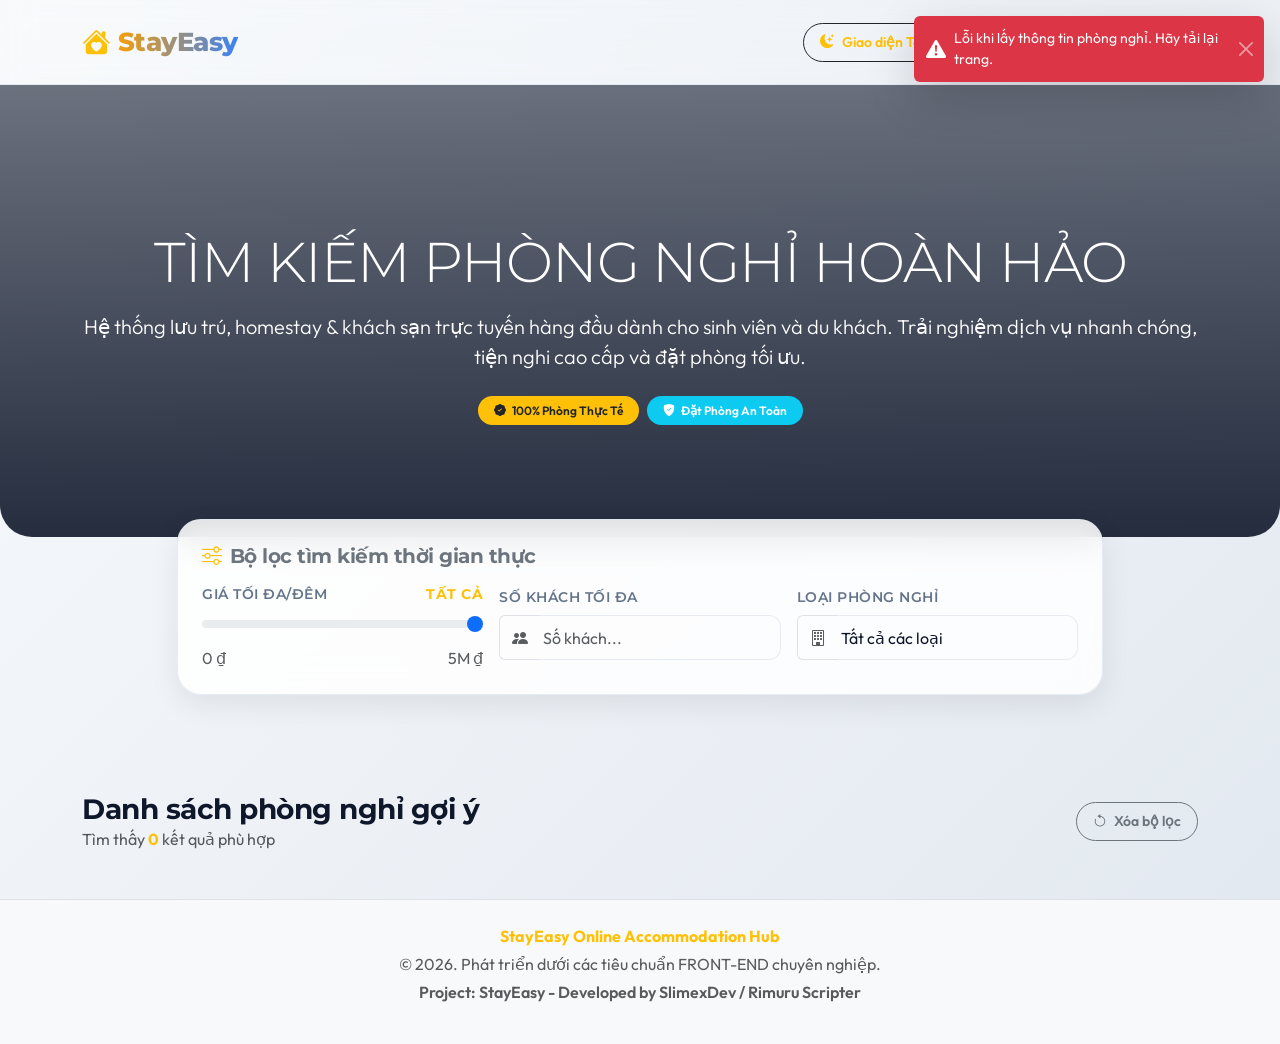
==== index.html @ f2fe0a60 "QuizMaster" ====
<!-- Project: StayEasy - Developed by SlimexDev / Rimuru Scripter -->
<!DOCTYPE html>
<html lang="vi" data-bs-theme="light">
<head>
    <meta charset="UTF-8">
    <meta name="viewport" content="width=device-width, initial-scale=1.0">
    <title>StayEasy - Hệ thống đặt phòng khách sạn & homestay trực tuyến</title>
    
    <!-- Bootstrap 5 CSS via CDN -->
    <link href="https://cdn.jsdelivr.net/npm/bootstrap@5.3.3/dist/css/bootstrap.min.css" rel="stylesheet" integrity="sha384-QWTKZyjpPEjISv5WaRU9OFeRpok6YctnYmDr5pNlyT2bRjXh0JMhjY6hW+ALEwIH" crossorigin="anonymous">
    
    <!-- Bootstrap Icons via CDN -->
    <link rel="stylesheet" href="https://cdn.jsdelivr.net/npm/bootstrap-icons@1.11.3/font/bootstrap-icons.min.css">
    
    <!-- Custom Modern Premium Styling -->
    <link rel="stylesheet" href="css/style.css">
</head>
<body>

    <!-- GLOBAL LOADING SPINNER OVERLAY -->
    <div id="globalSpinner" class="d-none align-items-center justify-content-center">
        <div class="text-center">
            <div class="spinner-glow mb-3">
                <span class="spinner-logo">SE</span>
            </div>
            <h5 class="text-white font-secondary fw-semibold">Đang xử lý dữ liệu...</h5>
        </div>
    </div>

    <!-- HEADER / NAVIGATION BAR -->
    <nav class="navbar navbar-expand-lg navbar-custom sticky-top py-3">
        <div class="container">
            <!-- Premium Brand Logo on the Left -->
            <a class="navbar-brand d-flex align-items-center gap-2" href="index.html">
                <i class="bi bi-house-heart-fill text-warning fs-3"></i>
                <span class="navbar-brand-text">StayEasy</span>
            </a>
            
            <!-- Mobile Toggler -->
            <button class="navbar-toggler" type="button" data-bs-toggle="collapse" data-bs-target="#navbarContent" aria-controls="navbarContent" aria-expanded="false" aria-label="Toggle navigation">
                <span class="navbar-toggler-icon"></span>
            </button>
            
            <div class="collapse navbar-collapse" id="navbarContent">
                <!-- Spacer to push items to the right -->
                <div class="me-auto"></div>
                
                <!-- Right aligned action items -->
                <div class="d-flex align-items-center flex-wrap gap-3">
                    <!-- DARK MODE TOGGLER -->
                    <button id="darkModeToggle" class="btn btn-outline-warning btn-sm rounded-pill px-3 py-2 d-flex align-items-center gap-2 fw-semibold text-warning">
                        <i class="bi bi-sun-fill text-warning"></i> Giao diện Sáng
                    </button>
                    
                    <!-- USER SESSION CONTROLLER -->
                    <div id="authButtons" class="d-flex gap-2">
                        <button class="btn btn-outline-primary border-2 rounded-pill btn-sm px-3 py-2 fw-semibold" data-bs-toggle="modal" data-bs-target="#loginModal">
                            <i class="bi bi-box-arrow-in-right me-1"></i> Đăng nhập
                        </button>
                        <button class="btn btn-warning rounded-pill btn-sm px-3 py-2 fw-semibold text-dark" data-bs-toggle="modal" data-bs-target="#registerModal">
                            <i class="bi bi-person-plus-fill me-1"></i> Đăng ký
                        </button>
                    </div>
                    
                    <div id="userWelcome" class="d-none align-items-center gap-3">
                        <span class="fw-bold text-white d-flex align-items-center gap-1 fs-6">
                            <i class="bi bi-person-circle text-warning fs-5"></i>
                            Chào, <span id="sessionFullName" class="text-warning fw-bold">Khách</span>
                        </span>
                        <a id="adminBtn" href="admin.html" class="nav-link text-white fw-bold d-flex align-items-center gap-1 px-2 opacity-85 fs-7">
                            <i class="bi bi-speedometer2 text-white"></i> Quản trị
                        </a>
                        <button id="logoutBtn" class="btn btn-outline-danger rounded-pill btn-sm px-3 py-2 fw-bold text-danger border-danger">
                            <i class="bi bi-box-arrow-left me-1"></i> Đăng xuất
                        </button>
                    </div>
                </div>
            </div>
        </div>
    </nav>

    <!-- HERO WELCOME SECTION -->
    <header class="hero-section" style="background-image: url('https://images.unsplash.com/photo-1566073771259-6a8506099945?q=80&w=1600&auto=format&fit=crop');">
        <div class="hero-overlay"></div>
        <div class="container hero-content text-center py-5">
            <h1 class="display-4 fw-extrabold mb-3 text-uppercase tracking-tight" style="letter-spacing: -1px;">Tìm Kiếm Phòng Nghỉ Hoàn Hảo</h1>
            <p class="lead fw-light text-light-50 opacity-90 max-w-2xl mx-auto mb-4">
                Hệ thống lưu trú, homestay & khách sạn trực tuyến hàng đầu dành cho sinh viên và du khách. Trải nghiệm dịch vụ nhanh chóng, tiện nghi cao cấp và đặt phòng tối ưu.
            </p>
            <div class="d-flex justify-content-center gap-2">
                <span class="badge bg-warning text-dark px-3 py-2 rounded-pill fw-semibold"><i class="bi bi-patch-check-fill me-1"></i> 100% Phòng Thực Tế</span>
                <span class="badge bg-info text-white px-3 py-2 rounded-pill fw-semibold"><i class="bi bi-shield-fill-check me-1"></i> Đặt Phòng An Toàn</span>
            </div>
        </div>
    </header>

    <!-- SEARCH & LIVE FILTER BAR -->
    <main class="container">
        <div class="row justify-content-center">
            <div class="col-12 col-lg-10">
                <div class="search-filter-card">
                    <h5 class="fw-bold mb-3 text-secondary d-flex align-items-center gap-2">
                        <i class="bi bi-sliders text-warning"></i> Bộ lọc tìm kiếm thời gian thực
                    </h5>
                    <div class="row g-3">
                        <!-- Filter Price -->
                        <div class="col-md-4">
                            <label for="filterPrice" class="filter-label d-flex justify-content-between">
                                <span>Giá tối đa/đêm</span>
                                <span id="priceVal" class="text-warning fw-bold">Tất cả</span>
                            </label>
                            <input type="range" class="form-range" id="filterPrice" min="0" max="5000000" step="100000" value="5000000">
                            <div class="d-flex justify-content-between text-muted fs-7 mt-1">
                                <span>0 ₫</span>
                                <span>5M ₫</span>
                            </div>
                        </div>
                        
                        <!-- Filter Guests -->
                        <div class="col-md-4">
                            <label for="filterGuests" class="filter-label">Số khách tối đa</label>
                            <div class="input-group">
                                <span class="input-group-text bg-transparent border-end-0 text-muted"><i class="bi bi-people-fill"></i></span>
                                <input type="number" id="filterGuests" class="form-control form-control-custom border-start-0 ps-1" min="1" placeholder="Số khách...">
                            </div>
                        </div>
                        
                        <!-- Filter Type -->
                        <div class="col-md-4">
                            <label for="filterType" class="filter-label">Loại phòng nghỉ</label>
                            <div class="input-group">
                                <span class="input-group-text bg-transparent border-end-0 text-muted"><i class="bi bi-building"></i></span>
                                <select id="filterType" class="form-select form-select-custom border-start-0 ps-1">
                                    <option value="">Tất cả các loại</option>
                                    <option value="Phòng đơn">Phòng đơn</option>
                                    <option value="Phòng đôi">Phòng đôi</option>
                                    <option value="Căn hộ">Căn hộ</option>
                                </select>
                            </div>
                        </div>
                    </div>
                </div>
            </div>
        </div>

        <!-- ROOMS GRID DISPLAY -->
        <section class="my-5">
            <div class="d-flex justify-content-between align-items-center mb-4 flex-wrap gap-2">
                <div>
                    <h3 class="fw-bold mb-0">Danh sách phòng nghỉ gợi ý</h3>
                    <p class="text-muted mb-0">Tìm thấy <span id="roomsCounter" class="text-warning fw-bold">0</span> kết quả phù hợp</p>
                </div>
                <button id="resetFiltersBtn" class="btn btn-outline-secondary rounded-pill btn-sm py-2 px-3 fw-semibold">
                    <i class="bi bi-arrow-counterclockwise me-1"></i> Xóa bộ lọc
                </button>
            </div>
            
            <div id="roomsGrid" class="row row-cols-1 row-cols-md-2 row-cols-lg-3 g-4">
                <!-- Dynamic Room Cards will be injected here -->
            </div>
            
            <!-- Empty state illustration -->
            <div id="emptyRoomsState" class="text-center py-5 d-none">
                <i class="bi bi-search-heart text-muted display-1"></i>
                <h4 class="mt-3 fw-bold text-muted">Không tìm thấy phòng phù hợp!</h4>
                <p class="text-muted">Bạn vui lòng điều chỉnh lại tiêu chí hoặc thanh lọc giá tiền.</p>
            </div>
        </section>
    </main>

    <!-- FOOTER -->
    <footer class="py-4 border-top mt-5 bg-body-tertiary">
        <div class="container text-center">
            <p class="mb-1 fw-bold text-warning font-secondary">StayEasy Online Accommodation Hub</p>
            <p class="text-muted mb-0 fs-7">© 2026. Phát triển dưới các tiêu chuẩn FRONT-END chuyên nghiệp.</p>
            <p class="text-muted mt-1 fs-7 fw-semibold">Project: StayEasy - Developed by SlimexDev / Rimuru Scripter</p>
        </div>
    </footer>

    <!-- MODAL 1: REGISTER -->
    <div class="modal fade" id="registerModal" tabindex="-1" aria-labelledby="registerModalLabel" aria-hidden="true">
        <div class="modal-dialog modal-dialog-centered">
            <div class="modal-content modal-content-custom">
                <div class="modal-header modal-header-custom">
                    <h5 class="modal-title fw-bold" id="registerModalLabel">
                        <i class="bi bi-person-plus-fill text-warning me-2"></i>Đăng Ký Tài Khoản
                    </h5>
                    <button type="button" class="btn-close" data-bs-dismiss="modal" aria-label="Close"></button>
                </div>
                <form id="registerForm">
                    <div class="modal-body p-4">
                        <div class="mb-3">
                            <label for="regFullName" class="form-label fw-semibold">Họ và Tên</label>
                            <input type="text" class="form-control form-control-custom" id="regFullName" required placeholder="Nhập đầy đủ họ và tên">
                        </div>
                        <div class="mb-3">
                            <label for="regUsername" class="form-label fw-semibold">Tên Đăng Nhập</label>
                            <input type="text" class="form-control form-control-custom" id="regUsername" required placeholder="Nhập tên đăng nhập viết liền">
                        </div>
                        <div class="mb-3">
                            <label for="regPassword" class="form-label fw-semibold">Mật Khẩu</label>
                            <input type="password" class="form-control form-control-custom" id="regPassword" required placeholder="Nhập mật khẩu bảo mật">
                        </div>

                    </div>
                    <div class="modal-footer modal-footer-custom">
                        <button type="button" class="btn btn-outline-secondary rounded-pill px-4" data-bs-dismiss="modal">Hủy bỏ</button>
                        <button type="submit" class="btn btn-primary-custom px-4">Đăng Ký</button>
                    </div>
                </form>
            </div>
        </div>
    </div>

    <!-- MODAL 2: LOGIN -->
    <div class="modal fade" id="loginModal" tabindex="-1" aria-labelledby="loginModalLabel" aria-hidden="true">
        <div class="modal-dialog modal-dialog-centered">
            <div class="modal-content modal-content-custom">
                <div class="modal-header modal-header-custom">
                    <h5 class="modal-title fw-bold" id="loginModalLabel">
                        <i class="bi bi-box-arrow-in-right text-warning me-2"></i>Đăng Nhập Hệ Thống
                    </h5>
                    <button type="button" class="btn-close" data-bs-dismiss="modal" aria-label="Close"></button>
                </div>
                <form id="loginForm">
                    <div class="modal-body p-4">
                        <div class="mb-3">
                            <label for="loginUsername" class="form-label fw-semibold">Tên Đăng Nhập</label>
                            <input type="text" class="form-control form-control-custom" id="loginUsername" required placeholder="Nhập tên đăng nhập">
                        </div>
                        <div class="mb-3">
                            <label for="loginPassword" class="form-label fw-semibold">Mật Khẩu</label>
                            <input type="password" class="form-control form-control-custom" id="loginPassword" required placeholder="Nhập mật khẩu">
                        </div>
                    </div>
                    <div class="modal-footer modal-footer-custom">
                        <button type="button" class="btn btn-outline-secondary rounded-pill px-4" data-bs-dismiss="modal">Đóng</button>
                        <button type="submit" class="btn btn-primary-custom px-4">Xác Nhận</button>
                    </div>
                </form>
            </div>
        </div>
    </div>

    <!-- MODAL 3: ROOM DETAIL & RESERVATION -->
    <div class="modal fade" id="bookingModal" tabindex="-1" aria-labelledby="bookingModalLabel" aria-hidden="true">
        <div class="modal-dialog modal-lg modal-dialog-centered">
            <div class="modal-content modal-content-custom">
                <div class="modal-header modal-header-custom">
                    <h5 class="modal-title fw-bold" id="bookingModalLabel">Chi Tiết & Đăng Ký Phòng</h5>
                    <button type="button" class="btn-close" data-bs-dismiss="modal" aria-label="Close"></button>
                </div>
                <div class="modal-body p-4">
                    <div class="row g-4">
                        <!-- Left Side: Room visual details -->
                        <div class="col-lg-6">
                            <img id="bookRoomImg" src="" alt="Hình ảnh phòng" class="img-fluid rounded-4 shadow mb-3 w-100" style="height: 250px; object-fit: cover;">
                            <h4 id="bookRoomName" class="fw-bold mb-1">Tên phòng nghỉ</h4>
                            <div class="d-flex gap-2 my-2">
                                <span id="bookRoomType" class="badge bg-secondary">Căn hộ</span>
                                <span id="bookRoomCapacity" class="badge bg-dark">Tối đa: 2 khách</span>
                            </div>
                            <p id="bookRoomDesc" class="text-muted fs-7">Mô tả phòng chi tiết</p>
                            <div class="p-3 bg-body-tertiary rounded-3 border">
                                <span class="text-muted d-block fs-7">Giá niêm yết/đêm</span>
                                <h4 class="text-warning fw-bold mb-0" id="bookRoomPrice">0 ₫</h4>
                            </div>
                        </div>
                        
                        <!-- Right Side: Booking Calculation Form -->
                        <div class="col-lg-6">
                            <div class="p-3 border rounded-4 bg-body-tertiary height-100">
                                <h5 class="fw-bold text-accent mb-3"><i class="bi bi-calendar-check me-2 text-warning"></i>Form Đặt Phòng</h5>
                                
                                <form id="bookingSubmitForm">
                                    <input type="hidden" id="bookRoomId">
                                    
                                    <div class="mb-3">
                                        <label for="bookCheckIn" class="form-label fw-semibold">Ngày nhận phòng</label>
                                        <input type="date" class="form-control form-control-custom" id="bookCheckIn" required>
                                    </div>
                                    <div class="mb-3">
                                        <label for="bookCheckOut" class="form-label fw-semibold">Ngày trả phòng</label>
                                        <input type="date" class="form-control form-control-custom" id="bookCheckOut" required>
                                    </div>
                                    
                                    <!-- Payment Method Select -->
                                    <div class="mb-3">
                                        <label for="bookPaymentMethod" class="form-label fw-semibold">Phương thức thanh toán</label>
                                        <select class="form-select form-select-custom" id="bookPaymentMethod" required>
                                            <option value="Tiền mặt">Tiền mặt khi nhận phòng</option>
                                            <option value="Chuyển khoản">Chuyển khoản VietQR (Napas 24/7)</option>
                                        </select>
                                    </div>

                                    <!-- Dynamic price calculations -->
                                    <div class="p-3 bg-warning-subtle text-dark border border-warning rounded-3 mb-3 d-none" id="calcSummary">
                                        <div class="d-flex justify-content-between fs-7 mb-1">
                                            <span>Số đêm lưu trú:</span>
                                            <span class="fw-bold" id="calcNights">0 đêm</span>
                                        </div>
                                        <div class="d-flex justify-content-between fs-7 mb-2">
                                            <span>Đơn giá/đêm:</span>
                                            <span id="calcUnitPrice">0 ₫</span>
                                        </div>
                                        <hr class="my-2 border-dark-subtle">
                                        <div class="d-flex justify-content-between align-items-center">
                                            <span class="fw-bold">Tổng số tiền dự kiến:</span>
                                            <h4 class="fw-bold text-danger mb-0" id="calcTotalPrice">0 ₫</h4>
                                        </div>
                                    </div>

                                    <!-- Bank Transfer details drawer (glowing border / premium VietQR card display) -->
                                    <div class="p-3 border border-info rounded-3 bg-info-subtle text-dark mb-3 d-none" id="qrPaymentContainer">
                                        <h6 class="fw-bold text-info-emphasis mb-2 d-flex align-items-center gap-1">
                                            <i class="bi bi-qr-code-scan text-info"></i> Quét mã VietQR chuyển khoản nhanh
                                        </h6>
                                        
                                        <!-- VietQR dynamically generated image -->
                                        <div class="text-center bg-white p-2 rounded-3 shadow-sm border border-info-subtle mb-3 position-relative overflow-hidden" style="animation: pulse-glow 2s infinite ease-in-out;">
                                            <img id="vietQrImg" src="" alt="Mã VietQR" class="img-fluid rounded-2" style="max-height: 380px; object-fit: contain;">
                                        </div>
                                        
                                        <div class="fs-8 text-secondary">
                                            <div class="mb-1 d-flex justify-content-between">
                                                <span>Ngân hàng:</span>
                                                <strong class="text-dark">VietinBank (ICB)</strong>
                                            </div>
                                            <div class="mb-1 d-flex justify-content-between">
                                                <span>Chủ tài khoản:</span>
                                                <strong class="text-dark">NGUYEN LUONG DONG</strong>
                                            </div>
                                            <div class="mb-1 d-flex justify-content-between">
                                                <span>Số tài khoản:</span>
                                                <strong class="text-dark">102886150648</strong>
                                            </div>
                                            <div class="mb-1 d-flex justify-content-between">
                                                <span>Nội dung chuyển khoản:</span>
                                                <strong class="text-danger fw-bold fs-7" id="qrAddInfo">StayEasy 123456</strong>
                                            </div>
                                        </div>
                                        <div class="alert alert-warning py-2 px-3 mt-2 mb-0 fs-8 border-warning-subtle text-warning-emphasis">
                                            <i class="bi bi-exclamation-triangle-fill me-1"></i> Vui lòng quét đúng mã QR trên để hệ thống ghi nhận chính xác mã đơn hàng và số tiền của bạn.
                                        </div>
                                    </div>
                                    
                                    <button type="submit" class="btn btn-primary-custom w-100 py-3 rounded-3 mt-2" id="submitBookingBtn" disabled>
                                        <i class="bi bi-send-fill me-1"></i> Gửi Yêu Cầu Đặt Phòng
                                    </button>
                                </form>
                            </div>
                        </div>
                    </div>
                </div>
            </div>
        </div>
    </div>

    <!-- Bootstrap 5 JS Bundle via CDN -->
    <script src="https://cdn.jsdelivr.net/npm/bootstrap@5.3.3/dist/js/bootstrap.bundle.min.js" integrity="sha384-YvpcrYf0tY3lHB60NNkmXc5s9fDVZLESaAA55NDzOxhy9GkcIdslK1eN7N6jIeHz" crossorigin="crossorigin"></script>
    
    <!-- Main Client JavaScript Logic -->
    <script type="module" src="js/main.js"></script>
</body>
</html>
---- css/style.css ----
/* Project: StayEasy - Developed by SlimexDev / Rimuru Scripter */

/* Import Google Fonts */
@import url('https://fonts.googleapis.com/css2?family=Montserrat:wght@400;500;600;700&family=Outfit:wght@300;400;500;600;700;800&display=swap');

:root {
    --font-primary: 'Outfit', sans-serif;
    --font-secondary: 'Montserrat', sans-serif;
    
    /* Core Light Theme Palette - Sleek and Rich */
    --se-primary: #f59e0b; /* Amber gold */
    --se-primary-hover: #d97706;
    --se-secondary: #0f172a; /* Deep slate */
    --se-accent: #3b82f6; /* Modern Blue */
    --se-bg-grad: linear-gradient(135deg, #f8fafc 0%, #e2e8f0 100%);
    --se-card-bg: rgba(255, 255, 255, 0.85);
    --se-card-border: rgba(226, 232, 240, 0.8);
    --se-text-main: #0f172a;
    --se-text-muted: #64748b;
    --se-glass-blur: blur(16px);
    --se-glow: 0 10px 30px -10px rgba(245, 158, 11, 0.3);
}

/* Custom dark mode adjustments in combination with Bootstrap 5 */
[data-bs-theme="dark"] {
    --se-secondary: #f8fafc;
    --se-bg-grad: linear-gradient(135deg, #0f172a 0%, #020617 100%);
    --se-card-bg: rgba(15, 23, 42, 0.7);
    --se-card-border: rgba(51, 65, 85, 0.5);
    --se-text-main: #f8fafc;
    --se-text-muted: #94a3b8;
    --se-glow: 0 10px 35px -10px rgba(245, 158, 11, 0.15);
}

body {
    font-family: var(--font-primary);
    background: var(--se-bg-grad);
    color: var(--se-text-main);
    min-height: 100vh;
    transition: background 0.4s ease, color 0.4s ease;
}

h1, h2, h3, h4, h5, h6, .navbar-brand {
    font-family: var(--font-secondary);
    font-weight: 700;
    letter-spacing: -0.5px;
}

/* --- COPYRIGHT BAR IN HEADER --- */
.copyright-pill {
    background: linear-gradient(90deg, rgba(245, 158, 11, 0.15) 0%, rgba(59, 130, 246, 0.15) 100%);
    border: 1px solid rgba(245, 158, 11, 0.3);
    color: var(--se-primary);
    font-weight: 600;
    font-size: 0.8rem;
    padding: 0.35rem 0.85rem;
    border-radius: 50px;
    letter-spacing: 0.5px;
    text-transform: uppercase;
}

/* --- PREMIUM NAVBAR --- */
.navbar-custom {
    background: rgba(255, 255, 255, 0.05) !important;
    backdrop-filter: var(--se-glass-blur);
    -webkit-backdrop-filter: var(--se-glass-blur);
    border-bottom: 1px solid var(--se-card-border);
    transition: all 0.3s ease;
}

.navbar-brand-text {
    background: linear-gradient(to right, #f59e0b, #3b82f6);
    -webkit-background-clip: text;
    -webkit-text-fill-color: transparent;
    font-weight: 800;
    font-size: 1.6rem;
}

/* --- HERO SECTION --- */
.hero-section {
    position: relative;
    padding: 6rem 0 4rem 0;
    background-size: cover;
    background-position: center;
    border-radius: 0 0 2rem 2rem;
    margin-bottom: 2rem;
    overflow: hidden;
}

.hero-overlay {
    position: absolute;
    top: 0;
    left: 0;
    width: 100%;
    height: 100%;
    background: linear-gradient(180deg, rgba(15, 23, 42, 0.6) 0%, rgba(15, 23, 42, 0.9) 100%);
    z-index: 1;
}

.hero-content {
    position: relative;
    z-index: 2;
    color: #ffffff;
}

/* --- SEARCH & FILTER BAR --- */
.search-filter-card {
    background: var(--se-card-bg);
    backdrop-filter: var(--se-glass-blur);
    -webkit-backdrop-filter: var(--se-glass-blur);
    border: 1px solid var(--se-card-border);
    border-radius: 1.5rem;
    box-shadow: 0 10px 30px rgba(0, 0, 0, 0.08);
    transform: translateY(-50px);
    z-index: 10;
    position: relative;
    padding: 1.5rem;
    transition: all 0.3s ease;
}

.search-filter-card:hover {
    box-shadow: 0 15px 40px rgba(0, 0, 0, 0.12);
}

.filter-label {
    font-family: var(--font-secondary);
    font-size: 0.85rem;
    font-weight: 600;
    text-transform: uppercase;
    letter-spacing: 0.5px;
    color: var(--se-text-muted);
    margin-bottom: 0.5rem;
}

/* --- PREMIUM CARD DESIGNS --- */
.room-card {
    background: var(--se-card-bg);
    backdrop-filter: var(--se-glass-blur);
    -webkit-backdrop-filter: var(--se-glass-blur);
    border: 1px solid var(--se-card-border);
    border-radius: 1.25rem;
    overflow: hidden;
    height: 100%;
    display: flex;
    flex-direction: column;
    box-shadow: 0 4px 20px rgba(0, 0, 0, 0.04);
    transition: transform 0.4s cubic-bezier(0.165, 0.84, 0.44, 1), box-shadow 0.4s ease;
}

.room-card:hover {
    transform: translateY(-8px);
    box-shadow: var(--se-glow);
    border-color: rgba(245, 158, 11, 0.4);
}

.room-img-container {
    position: relative;
    overflow: hidden;
    height: 220px;
}

.room-img {
    width: 100%;
    height: 100%;
    object-fit: cover;
    transition: transform 0.6s ease;
}

.room-card:hover .room-img {
    transform: scale(1.1);
}

.room-type-badge {
    position: absolute;
    top: 1rem;
    left: 1rem;
    background: rgba(15, 23, 42, 0.75);
    backdrop-filter: blur(4px);
    color: #ffffff;
    padding: 0.4rem 0.8rem;
    border-radius: 50px;
    font-size: 0.75rem;
    font-weight: 600;
    border: 1px solid rgba(255, 255, 255, 0.25);
    text-transform: uppercase;
}

.room-price-badge {
    position: absolute;
    bottom: 1rem;
    right: 1rem;
    background: var(--se-primary);
    color: #0f172a;
    padding: 0.4rem 0.9rem;
    border-radius: 50px;
    font-size: 0.9rem;
    font-weight: 700;
    box-shadow: 0 4px 10px rgba(245, 158, 11, 0.4);
}

.room-card-body {
    padding: 1.5rem;
    display: flex;
    flex-direction: column;
    flex-grow: 1;
}

.room-title {
    font-size: 1.2rem;
    font-weight: 700;
    margin-bottom: 0.5rem;
    transition: color 0.2s ease;
}

.room-card:hover .room-title {
    color: var(--se-primary);
}

.room-desc {
    font-size: 0.9rem;
    color: var(--se-text-muted);
    line-height: 1.5;
    flex-grow: 1;
}

.room-amenities {
    border-top: 1px solid var(--se-card-border);
    border-bottom: 1px solid var(--se-card-border);
    padding: 0.75rem 0;
    margin: 1rem 0;
    font-size: 0.85rem;
    color: var(--se-text-muted);
}

/* --- BUTTON CUSTOM STYLES --- */
.btn-primary-custom {
    background: var(--se-primary);
    border: none;
    color: #0f172a;
    font-weight: 600;
    border-radius: 0.75rem;
    padding: 0.6rem 1.5rem;
    box-shadow: 0 4px 12px rgba(245, 158, 11, 0.3);
    transition: all 0.3s ease;
}

.btn-primary-custom:hover {
    background: var(--se-primary-hover);
    color: #0f172a;
    transform: translateY(-2px);
    box-shadow: 0 6px 16px rgba(245, 158, 11, 0.45);
}

.btn-primary-custom:active {
    transform: translateY(0);
}

.btn-primary-custom:disabled {
    background: var(--se-text-muted) !important;
    opacity: 0.6;
    color: #ffffff;
    box-shadow: none;
    transform: none;
}

/* --- GLASS LAYOUT MODAL --- */
.modal-content-custom {
    background: var(--se-card-bg);
    backdrop-filter: var(--se-glass-blur);
    -webkit-backdrop-filter: var(--se-glass-blur);
    border: 1px solid var(--se-card-border) !important;
    border-radius: 1.5rem !important;
    box-shadow: 0 20px 50px rgba(0, 0, 0, 0.3) !important;
}

.modal-header-custom {
    border-bottom: 1px solid var(--se-card-border);
    padding: 1.5rem 1.5rem 1rem 1.5rem;
}

.modal-footer-custom {
    border-top: 1px solid var(--se-card-border);
    padding: 1rem 1.5rem 1.5rem 1.5rem;
}

.form-control-custom, .form-select-custom {
    background: rgba(255, 255, 255, 0.05);
    border: 1px solid var(--se-card-border);
    border-radius: 0.75rem;
    padding: 0.6rem 1rem;
    color: var(--se-text-main);
    transition: all 0.2s ease;
}

.form-control-custom:focus, .form-select-custom:focus {
    background: rgba(255, 255, 255, 0.1);
    border-color: var(--se-primary);
    box-shadow: 0 0 0 0.25rem rgba(245, 158, 11, 0.25);
    color: var(--se-text-main);
}

/* --- DYNAMIC LOADING OVERLAY --- */
#globalSpinner {
    background: rgba(15, 23, 42, 0.6);
    backdrop-filter: blur(10px);
    -webkit-backdrop-filter: blur(10px);
    z-index: 10000; /* Ensure spinner sits above everything, including bootstrap modals */
    position: fixed;
    top: 0;
    left: 0;
    width: 100%;
    height: 100%;
    transition: all 0.3s ease;
}

.spinner-glow {
    position: relative;
    width: 80px;
    height: 80px;
}

.spinner-glow::before {
    content: '';
    position: absolute;
    top: 0;
    left: 0;
    right: 0;
    bottom: 0;
    border-radius: 50%;
    border: 4px solid transparent;
    border-top-color: var(--se-primary);
    border-bottom-color: var(--se-accent);
    animation: spin 1.2s cubic-bezier(0.68, -0.55, 0.265, 1.55) infinite;
}

.spinner-logo {
    position: absolute;
    top: 50%;
    left: 50%;
    transform: translate(-50%, -50%);
    font-size: 1.2rem;
    font-weight: 800;
    color: #ffffff;
    text-shadow: 0 0 10px rgba(245, 158, 11, 0.8);
}

@keyframes spin {
    to {
        transform: rotate(360deg);
    }
}

/* --- ADMIN VIEWS CUSTOM TABS --- */
.nav-pills-custom {
    background: rgba(255, 255, 255, 0.05);
    padding: 0.4rem;
    border-radius: 50px;
    border: 1px solid var(--se-card-border);
    display: inline-flex;
}

.nav-pills-custom .nav-link {
    border-radius: 50px;
    padding: 0.6rem 1.5rem;
    color: var(--se-text-main);
    font-weight: 600;
    transition: all 0.3s ease;
}

.nav-pills-custom .nav-link.active {
    background: var(--se-primary);
    color: #0f172a;
    box-shadow: 0 4px 12px rgba(245, 158, 11, 0.25);
}

/* Custom modern table styling */
.admin-table {
    border-collapse: separate;
    border-spacing: 0 8px;
    width: 100%;
}

.admin-table tr {
    background: var(--se-card-bg);
    border-radius: 0.75rem;
    box-shadow: 0 2px 10px rgba(0, 0, 0, 0.02);
    transition: transform 0.2s ease, box-shadow 0.2s ease;
}

.admin-table tr:hover {
    transform: scale(1.005);
    box-shadow: 0 4px 15px rgba(0, 0, 0, 0.05);
}

.admin-table th {
    font-family: var(--font-secondary);
    font-weight: 600;
    font-size: 0.85rem;
    text-transform: uppercase;
    letter-spacing: 0.5px;
    color: var(--se-text-muted);
    border: none;
    padding: 1rem;
}

.admin-table td {
    padding: 1.25rem 1rem;
    vertical-align: middle;
    border-top: 1px solid var(--se-card-border);
    border-bottom: 1px solid var(--se-card-border);
}

.admin-table td:first-child {
    border-left: 1px solid var(--se-card-border);
    border-top-left-radius: 0.75rem;
    border-bottom-left-radius: 0.75rem;
}

.admin-table td:last-child {
    border-right: 1px solid var(--se-card-border);
    border-top-right-radius: 0.75rem;
    border-bottom-right-radius: 0.75rem;
}

/* Custom Scrollbar */
::-webkit-scrollbar {
    width: 8px;
}
::-webkit-scrollbar-track {
    background: transparent;
}
::-webkit-scrollbar-thumb {
    background: rgba(245, 158, 11, 0.2);
    border-radius: 10px;
}
::-webkit-scrollbar-thumb:hover {
    background: rgba(245, 158, 11, 0.4);
}

/* Pulsing glow animation for QR code frame */
@keyframes pulse-glow {
    0% {
        box-shadow: 0 0 5px rgba(59, 130, 246, 0.2);
        border-color: rgba(59, 130, 246, 0.3) !important;
    }
    50% {
        box-shadow: 0 0 15px rgba(59, 130, 246, 0.5);
        border-color: rgba(59, 130, 246, 0.7) !important;
    }
    100% {
        box-shadow: 0 0 5px rgba(59, 130, 246, 0.2);
        border-color: rgba(59, 130, 246, 0.3) !important;
    }
}
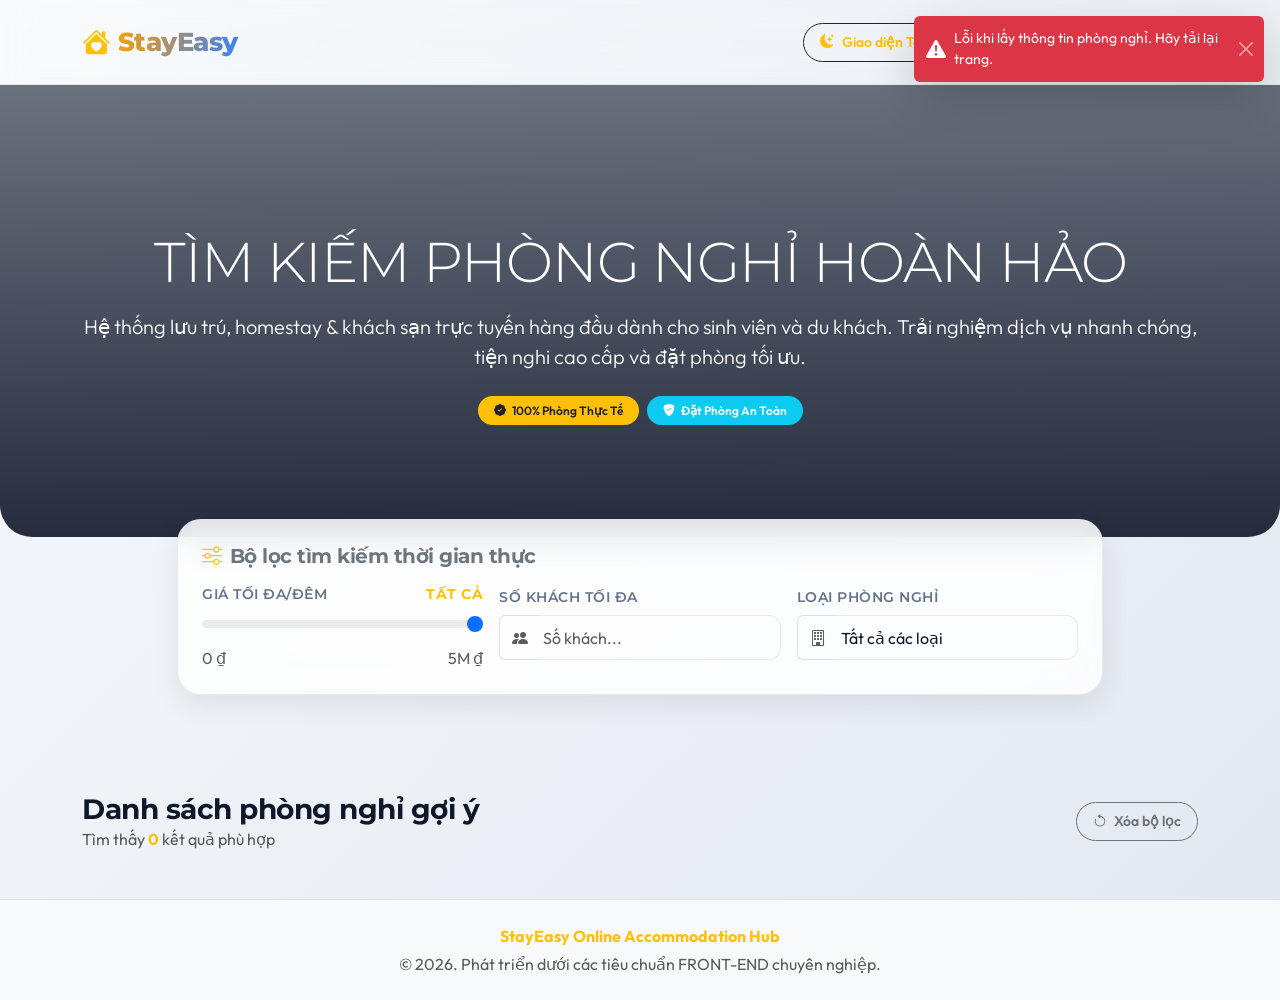
==== commit 52c857be: "dadd" ====
--- a/index.html
+++ b/index.html
@@ -173,7 +173,6 @@
         <div class="container text-center">
             <p class="mb-1 fw-bold text-warning font-secondary">StayEasy Online Accommodation Hub</p>
             <p class="text-muted mb-0 fs-7">© 2026. Phát triển dưới các tiêu chuẩn FRONT-END chuyên nghiệp.</p>
-            <p class="text-muted mt-1 fs-7 fw-semibold">Project: StayEasy - Developed by SlimexDev / Rimuru Scripter</p>
         </div>
     </footer>
 
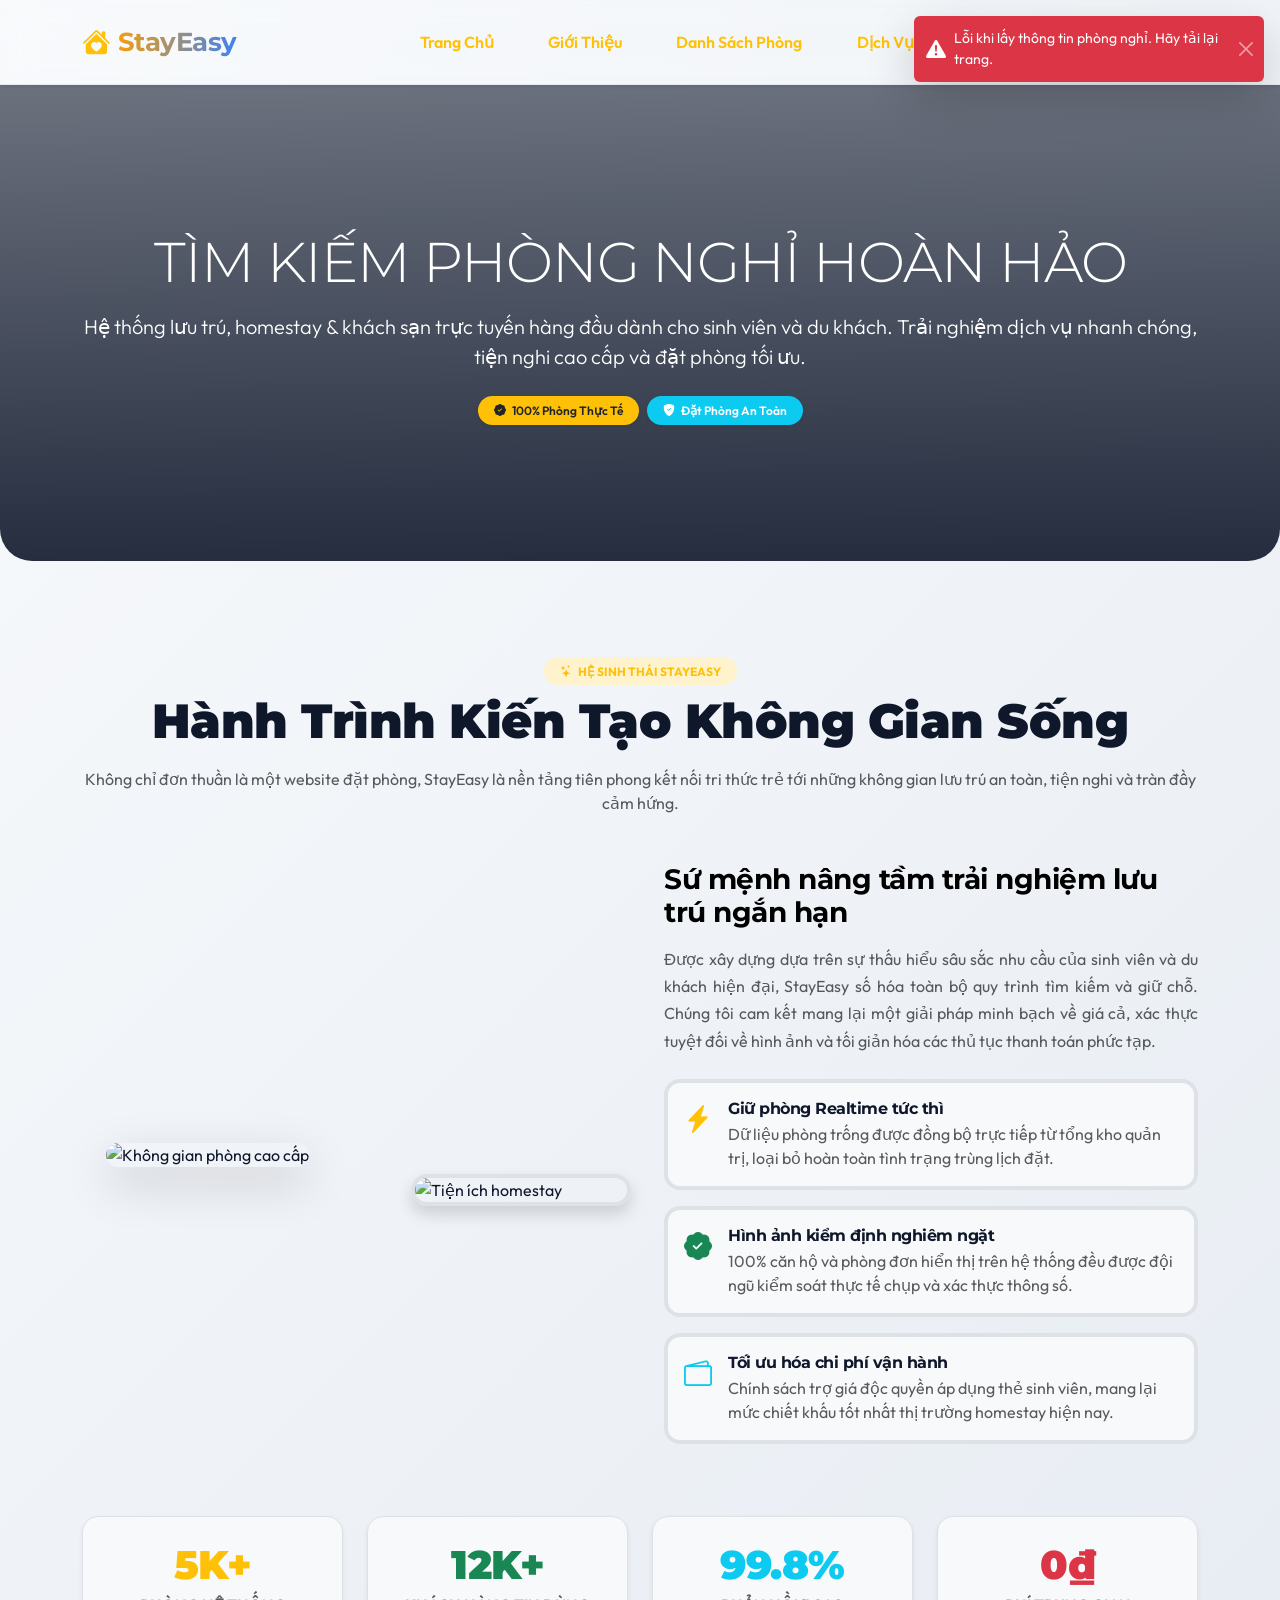
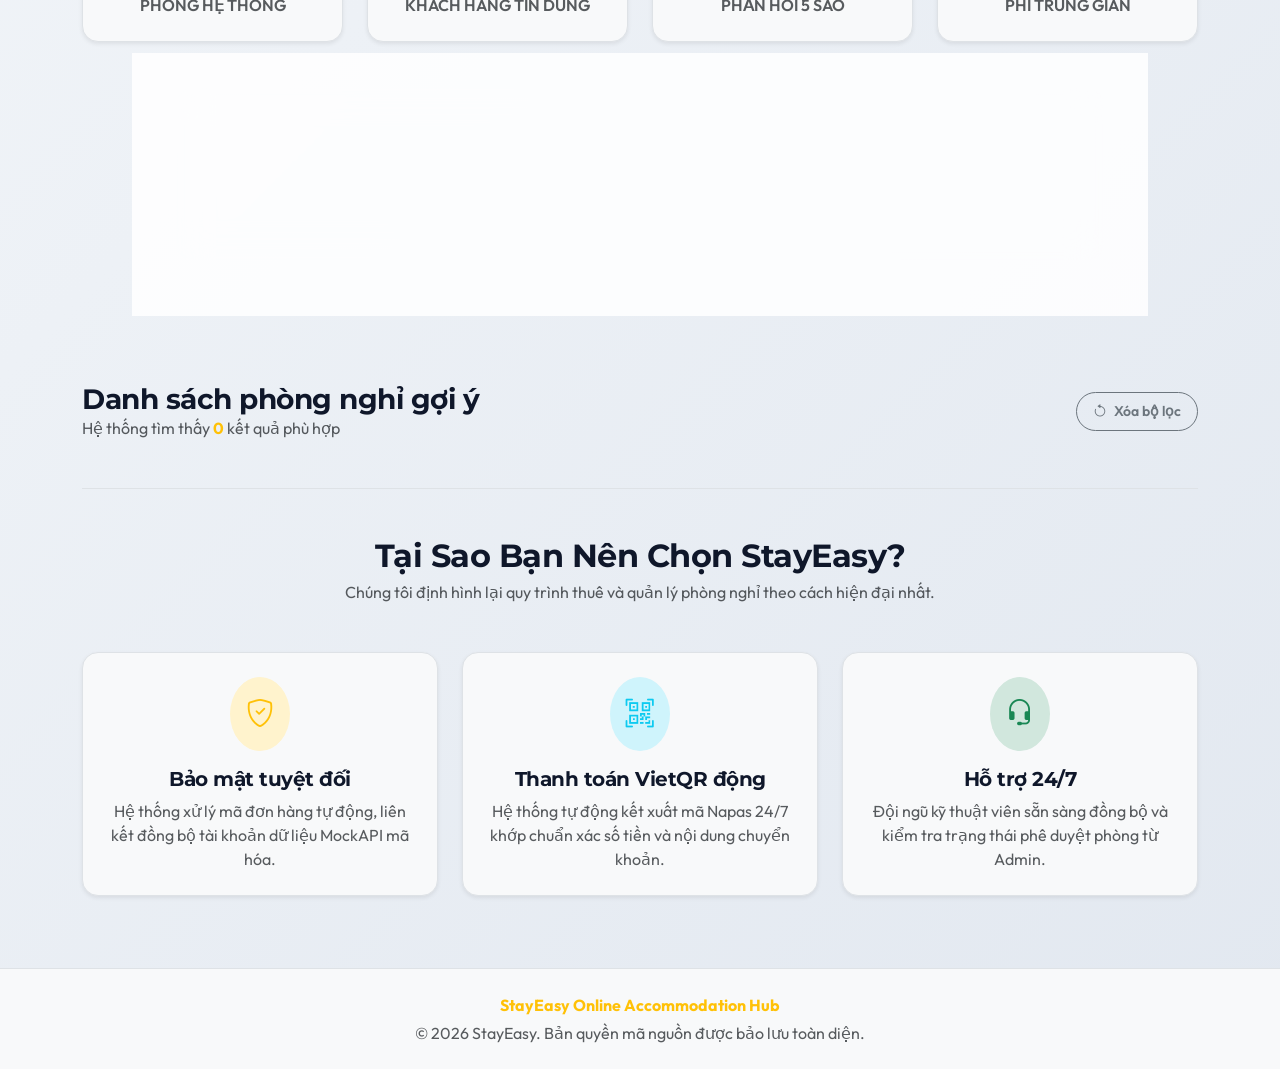
==== commit 7da33b6f: "Stayeasy" ====
--- a/index.html
+++ b/index.html
@@ -1,58 +1,39 @@
-<!-- Project: StayEasy - Developed by SlimexDev / Rimuru Scripter -->
 <!DOCTYPE html>
 <html lang="vi" data-bs-theme="light">
 <head>
     <meta charset="UTF-8">
     <meta name="viewport" content="width=device-width, initial-scale=1.0">
-    <title>StayEasy - Hệ thống đặt phòng khách sạn & homestay trực tuyến</title>
-    
-    <!-- Bootstrap 5 CSS via CDN -->
+    <title>StayEasy - Hệ thống đặt phòng khách sạn & homestay trực tuyến hàng đầu</title>
     <link href="https://cdn.jsdelivr.net/npm/bootstrap@5.3.3/dist/css/bootstrap.min.css" rel="stylesheet" integrity="sha384-QWTKZyjpPEjISv5WaRU9OFeRpok6YctnYmDr5pNlyT2bRjXh0JMhjY6hW+ALEwIH" crossorigin="anonymous">
-    
-    <!-- Bootstrap Icons via CDN -->
     <link rel="stylesheet" href="https://cdn.jsdelivr.net/npm/bootstrap-icons@1.11.3/font/bootstrap-icons.min.css">
-    
-    <!-- Custom Modern Premium Styling -->
     <link rel="stylesheet" href="css/style.css">
 </head>
 <body>
-
-    <!-- GLOBAL LOADING SPINNER OVERLAY -->
     <div id="globalSpinner" class="d-none align-items-center justify-content-center">
         <div class="text-center">
             <div class="spinner-glow mb-3">
                 <span class="spinner-logo">SE</span>
             </div>
-            <h5 class="text-white font-secondary fw-semibold">Đang xử lý dữ liệu...</h5>
+            <h5 class="text-white font-secondary fw-semibold">Đang tải tài nguyên hệ thống...</h5>
         </div>
     </div>
-
-    <!-- HEADER / NAVIGATION BAR -->
-    <nav class="navbar navbar-expand-lg navbar-custom sticky-top py-3">
+    <nav class="navbar navbar-expand-lg navbar-custom sticky-top py-3 shadow-sm">
         <div class="container">
-            <!-- Premium Brand Logo on the Left -->
             <a class="navbar-brand d-flex align-items-center gap-2" href="index.html">
                 <i class="bi bi-house-heart-fill text-warning fs-3"></i>
-                <span class="navbar-brand-text">StayEasy</span>
+                <span class="navbar-brand-text fw-bold">StayEasy</span>
             </a>
-            
-            <!-- Mobile Toggler -->
-            <button class="navbar-toggler" type="button" data-bs-toggle="collapse" data-bs-target="#navbarContent" aria-controls="navbarContent" aria-expanded="false" aria-label="Toggle navigation">
+            <button class="navbar-toggler" type="button" data-bs-toggle="collapse" data-bs-target="#navbarContent">
                 <span class="navbar-toggler-icon"></span>
             </button>
-            
             <div class="collapse navbar-collapse" id="navbarContent">
-                <!-- Spacer to push items to the right -->
-                <div class="me-auto"></div>
-                
-                <!-- Right aligned action items -->
+                <ul class="navbar-nav ms-auto mb-2 mb-lg-0 me-lg-4 gap-3">
+                    <li class="nav-item"><a class="nav-link fw-semibold active" href="index.html">Trang Chủ</a></li>
+                    <li class="nav-item"><a class="nav-link fw-semibold" href="#about-section">Giới Thiệu</a></li>
+                    <li class="nav-item"><a class="nav-link fw-semibold" href="#rooms-section">Danh Sách Phòng</a></li>
+                    <li class="nav-item"><a class="nav-link fw-semibold" href="#features-section">Dịch Vụ</a></li>
+                </ul>
                 <div class="d-flex align-items-center flex-wrap gap-3">
-                    <!-- DARK MODE TOGGLER -->
-                    <button id="darkModeToggle" class="btn btn-outline-warning btn-sm rounded-pill px-3 py-2 d-flex align-items-center gap-2 fw-semibold text-warning">
-                        <i class="bi bi-sun-fill text-warning"></i> Giao diện Sáng
-                    </button>
-                    
-                    <!-- USER SESSION CONTROLLER -->
                     <div id="authButtons" class="d-flex gap-2">
                         <button class="btn btn-outline-primary border-2 rounded-pill btn-sm px-3 py-2 fw-semibold" data-bs-toggle="modal" data-bs-target="#loginModal">
                             <i class="bi bi-box-arrow-in-right me-1"></i> Đăng nhập
@@ -61,13 +42,12 @@
                             <i class="bi bi-person-plus-fill me-1"></i> Đăng ký
                         </button>
                     </div>
-                    
                     <div id="userWelcome" class="d-none align-items-center gap-3">
                         <span class="fw-bold text-white d-flex align-items-center gap-1 fs-6">
                             <i class="bi bi-person-circle text-warning fs-5"></i>
                             Chào, <span id="sessionFullName" class="text-warning fw-bold">Khách</span>
                         </span>
-                        <a id="adminBtn" href="admin.html" class="nav-link text-white fw-bold d-flex align-items-center gap-1 px-2 opacity-85 fs-7">
+                        <a id="adminBtn" href="admin.html" class="nav-link text-white fw-bold d-flex align-items-center gap-1 px-2 opacity-85 fs-7 d-none">
                             <i class="bi bi-speedometer2 text-white"></i> Quản trị
                         </a>
                         <button id="logoutBtn" class="btn btn-outline-danger rounded-pill btn-sm px-3 py-2 fw-bold text-danger border-danger">
@@ -78,8 +58,6 @@
             </div>
         </div>
     </nav>
-
-    <!-- HERO WELCOME SECTION -->
     <header class="hero-section" style="background-image: url('https://images.unsplash.com/photo-1566073771259-6a8506099945?q=80&w=1600&auto=format&fit=crop');">
         <div class="hero-overlay"></div>
         <div class="container hero-content text-center py-5">
@@ -87,47 +65,114 @@
             <p class="lead fw-light text-light-50 opacity-90 max-w-2xl mx-auto mb-4">
                 Hệ thống lưu trú, homestay & khách sạn trực tuyến hàng đầu dành cho sinh viên và du khách. Trải nghiệm dịch vụ nhanh chóng, tiện nghi cao cấp và đặt phòng tối ưu.
             </p>
-            <div class="d-flex justify-content-center gap-2">
-                <span class="badge bg-warning text-dark px-3 py-2 rounded-pill fw-semibold"><i class="bi bi-patch-check-fill me-1"></i> 100% Phòng Thực Tế</span>
-                <span class="badge bg-info text-white px-3 py-2 rounded-pill fw-semibold"><i class="bi bi-shield-fill-check me-1"></i> Đặt Phòng An Toàn</span>
+            <div class="d-flex justify-content-center gap-2 mb-4">
+                <span class="badge bg-warning text-dark px-3 py-2 rounded-pill fw-semibold shadow-sm"><i class="bi bi-patch-check-fill me-1"></i> 100% Phòng Thực Tế</span>
+                <span class="badge bg-info text-white px-3 py-2 rounded-pill fw-semibold shadow-sm"><i class="bi bi-shield-fill-check me-1"></i> Đặt Phòng An Toàn</span>
             </div>
         </div>
     </header>
-
-    <!-- SEARCH & LIVE FILTER BAR -->
     <main class="container">
+        <section id="about-section" class="py-5 my-5">
+            <div class="text-center mb-5 animate-fade-in">
+                <span class="badge bg-warning-subtle text-warning px-3 py-2 rounded-pill fw-bold text-uppercase tracking-wider fs-8 mb-2">
+                    <i class="bi bi-stars me-1"></i> Hệ sinh thái StayEasy
+                </span>
+                <h2 class="fw-black display-5 mb-3">Hành Trình Kiến Tạo Không Gian Sống</h2>
+                <p class="text-muted max-w-2xl mx-auto fs-6">
+                    Không chỉ đơn thuần là một website đặt phòng, StayEasy là nền tảng tiên phong kết nối tri thức trẻ tới những không gian lưu trú an toàn, tiện nghi và tràn đầy cảm hứng.
+                </p>
+            </div>
+            <div class="row align-items-center g-5 mb-5">
+                <div class="col-lg-6 position-relative project-gallery-wrapper">
+                    <div class="position-relative p-4">
+                        <img src="https://images.unsplash.com/photo-1582719508461-905c673771fd?q=80&w=800&auto=format&fit=crop" class="img-fluid rounded-5 shadow-lg main-about-img" alt="Không gian phòng cao cấp">
+                        <img src="https://images.unsplash.com/photo-1566665797739-1674de7a421a?q=80&w=400&auto=format&fit=crop" class="img-fluid rounded-4 shadow border border-4 border-body position-absolute bottom-0 end-0 d-none d-sm-block secondary-about-img" style="width: 220px; transform: translate(15px, 15px); z-index: 2;" alt="Tiện ích homestay">
+                    </div>
+                </div>
+                <div class="col-lg-6">
+                    <h3 class="fw-extrabold text-body-emphasis mb-3 fs-3">Sứ mệnh nâng tầm trải nghiệm lưu trú ngắn hạn</h3>
+                    <p class="text-muted mb-4 fs-6 style-justify">
+                        Được xây dựng dựa trên sự thấu hiểu sâu sắc nhu cầu của sinh viên và du khách hiện đại, StayEasy số hóa toàn bộ quy trình tìm kiếm và giữ chỗ. Chúng tôi cam kết mang lại một giải pháp minh bạch về giá cả, xác thực tuyệt đối về hình ảnh và tối giản hóa các thủ tục thanh toán phức tạp.
+                    </p>
+                    <div class="d-flex flex-column gap-3">
+                        <div class="d-flex gap-3 p-3 rounded-4 bg-body-tertiary border border-start border-4 border-start-warning core-value-card">
+                            <div class="fs-3 text-warning"><i class="bi bi-lightning-charge-fill"></i></div>
+                            <div>
+                                <h6 class="fw-bold mb-1">Giữ phòng Realtime tức thì</h6>
+                                <p class="text-muted fs-7 mb-0">Dữ liệu phòng trống được đồng bộ trực tiếp từ tổng kho quản trị, loại bỏ hoàn toàn tình trạng trùng lịch đặt.</p>
+                            </div>
+                        </div>
+                        <div class="d-flex gap-3 p-3 rounded-4 bg-body-tertiary border border-start border-4 border-start-success core-value-card">
+                            <div class="fs-3 text-success"><i class="bi bi-patch-check-fill"></i></div>
+                            <div>
+                                <h6 class="fw-bold mb-1">Hình ảnh kiểm định nghiêm ngặt</h6>
+                                <p class="text-muted fs-7 mb-0">100% căn hộ và phòng đơn hiển thị trên hệ thống đều được đội ngũ kiểm soát thực tế chụp và xác thực thông số.</p>
+                            </div>
+                        </div>
+                        <div class="d-flex gap-3 p-3 rounded-4 bg-body-tertiary border border-start border-4 border-start-info core-value-card">
+                            <div class="fs-3 text-info"><i class="bi bi-wallet2"></i></div>
+                            <div>
+                                <h6 class="fw-bold mb-1">Tối ưu hóa chi phí vận hành</h6>
+                                <p class="text-muted fs-7 mb-0">Chính sách trợ giá độc quyền áp dụng thẻ sinh viên, mang lại mức chiết khấu tốt nhất thị trường homestay hiện nay.</p>
+                            </div>
+                        </div>
+                    </div>
+                </div>
+            </div>
+            <div class="row row-cols-2 row-cols-lg-4 g-4 pt-4 text-center">
+                <div class="col">
+                    <div class="p-4 rounded-4 bg-body-tertiary border shadow-sm stat-counter-card">
+                        <h2 class="fw-black text-warning display-6 mb-1">5K+</h2>
+                        <span class="text-muted fw-semibold fs-7 text-uppercase tracking-wider">Phòng Hệ Thống</span>
+                    </div>
+                </div>
+                <div class="col">
+                    <div class="p-4 rounded-4 bg-body-tertiary border shadow-sm stat-counter-card">
+                        <h2 class="fw-black text-success display-6 mb-1">12K+</h2>
+                        <span class="text-muted fw-semibold fs-7 text-uppercase tracking-wider">Khách Hàng Tin Dùng</span>
+                    </div>
+                </div>
+                <div class="col">
+                    <div class="p-4 rounded-4 bg-body-tertiary border shadow-sm stat-counter-card">
+                        <h2 class="fw-black text-info display-6 mb-1">99.8%</h2>
+                        <span class="text-muted fw-semibold fs-7 text-uppercase tracking-wider">Phản Hồi 5 Sao</span>
+                    </div>
+                </div>
+                <div class="col">
+                    <div class="p-4 rounded-4 bg-body-tertiary border shadow-sm stat-counter-card">
+                        <h2 class="fw-black text-danger display-6 mb-1">0₫</h2>
+                        <span class="text-muted fw-semibold fs-7 text-uppercase tracking-wider">Phí Trung Gian</span>
+                    </div>
+                </div>
+            </div>
+        </section>
         <div class="row justify-content-center">
             <div class="col-12 col-lg-10">
-                <div class="search-filter-card">
+                <div class="search-filter-card p-4 rounded-4">
                     <h5 class="fw-bold mb-3 text-secondary d-flex align-items-center gap-2">
-                        <i class="bi bi-sliders text-warning"></i> Bộ lọc tìm kiếm thời gian thực
+                        <i class="bi bi-sliders text-warning"></i> Bộ lọc tìm kiếm thông minh
                     </h5>
                     <div class="row g-3">
-                        <!-- Filter Price -->
                         <div class="col-md-4">
-                            <label for="filterPrice" class="filter-label d-flex justify-content-between">
-                                <span>Giá tối đa/đêm</span>
+                            <label for="filterPrice" class="filter-label d-flex justify-content-between mb-1">
+                                <span class="fw-semibold fs-7">Giá tối đa/đêm</span>
                                 <span id="priceVal" class="text-warning fw-bold">Tất cả</span>
                             </label>
                             <input type="range" class="form-range" id="filterPrice" min="0" max="5000000" step="100000" value="5000000">
-                            <div class="d-flex justify-content-between text-muted fs-7 mt-1">
+                            <div class="d-flex justify-content-between text-muted fs-8 mt-1">
                                 <span>0 ₫</span>
                                 <span>5M ₫</span>
                             </div>
                         </div>
-                        
-                        <!-- Filter Guests -->
                         <div class="col-md-4">
-                            <label for="filterGuests" class="filter-label">Số khách tối đa</label>
+                            <label for="filterGuests" class="filter-label mb-1 fw-semibold fs-7">Số khách tối đa</label>
                             <div class="input-group">
                                 <span class="input-group-text bg-transparent border-end-0 text-muted"><i class="bi bi-people-fill"></i></span>
                                 <input type="number" id="filterGuests" class="form-control form-control-custom border-start-0 ps-1" min="1" placeholder="Số khách...">
                             </div>
                         </div>
-                        
-                        <!-- Filter Type -->
                         <div class="col-md-4">
-                            <label for="filterType" class="filter-label">Loại phòng nghỉ</label>
+                            <label for="filterType" class="filter-label mb-1 fw-semibold fs-7">Loại phòng nghỉ</label>
                             <div class="input-group">
                                 <span class="input-group-text bg-transparent border-end-0 text-muted"><i class="bi bi-building"></i></span>
                                 <select id="filterType" class="form-select form-select-custom border-start-0 ps-1">
@@ -142,49 +187,67 @@
                 </div>
             </div>
         </div>
-
-        <!-- ROOMS GRID DISPLAY -->
-        <section class="my-5">
+        <section id="rooms-section" class="my-5 pt-4">
             <div class="d-flex justify-content-between align-items-center mb-4 flex-wrap gap-2">
                 <div>
-                    <h3 class="fw-bold mb-0">Danh sách phòng nghỉ gợi ý</h3>
-                    <p class="text-muted mb-0">Tìm thấy <span id="roomsCounter" class="text-warning fw-bold">0</span> kết quả phù hợp</p>
+                    <h3 class="fw-bold mb-0 display-7">Danh sách phòng nghỉ gợi ý</h3>
+                    <p class="text-muted mb-0 fs-7">Hệ thống tìm thấy <span id="roomsCounter" class="text-warning fw-bold">0</span> kết quả phù hợp</p>
                 </div>
                 <button id="resetFiltersBtn" class="btn btn-outline-secondary rounded-pill btn-sm py-2 px-3 fw-semibold">
                     <i class="bi bi-arrow-counterclockwise me-1"></i> Xóa bộ lọc
                 </button>
             </div>
-            
-            <div id="roomsGrid" class="row row-cols-1 row-cols-md-2 row-cols-lg-3 g-4">
-                <!-- Dynamic Room Cards will be injected here -->
-            </div>
-            
-            <!-- Empty state illustration -->
+            <div id="roomsGrid" class="row row-cols-1 row-cols-md-2 row-cols-lg-3 g-4"></div>
             <div id="emptyRoomsState" class="text-center py-5 d-none">
                 <i class="bi bi-search-heart text-muted display-1"></i>
                 <h4 class="mt-3 fw-bold text-muted">Không tìm thấy phòng phù hợp!</h4>
-                <p class="text-muted">Bạn vui lòng điều chỉnh lại tiêu chí hoặc thanh lọc giá tiền.</p>
+                <p class="text-muted">Bạn vui lòng điều chỉnh lại tiêu chí lọc hoặc thanh giá trị.</p>
+            </div>
+        </section>
+        <section id="features-section" class="py-5 my-4 border-top">
+            <div class="text-center mb-5">
+                <h2 class="fw-extrabold mb-1">Tại Sao Bạn Nên Chọn StayEasy?</h2>
+                <p class="text-muted max-w-xl mx-auto fs-7">Chúng tôi định hình lại quy trình thuê và quản lý phòng nghỉ theo cách hiện đại nhất.</p>
+            </div>
+            <div class="row g-4">
+                <div class="col-md-4">
+                    <div class="p-4 border rounded-4 text-center h-100 shadow-sm bg-body-tertiary">
+                        <div class="icon-box bg-warning-subtle text-warning rounded-circle d-inline-flex p-3 mb-3 fs-3"><i class="bi bi-shield-check"></i></div>
+                        <h5 class="fw-bold mb-2">Bảo mật tuyệt đối</h5>
+                        <p class="text-muted fs-7 mb-0">Hệ thống xử lý mã đơn hàng tự động, liên kết đồng bộ tài khoản dữ liệu MockAPI mã hóa.</p>
+                    </div>
+                </div>
+                <div class="col-md-4">
+                    <div class="p-4 border rounded-4 text-center h-100 shadow-sm bg-body-tertiary">
+                        <div class="icon-box bg-info-subtle text-info rounded-circle d-inline-flex p-3 mb-3 fs-3"><i class="bi bi-qr-code-scan"></i></div>
+                        <h5 class="fw-bold mb-2">Thanh toán VietQR động</h5>
+                        <p class="text-muted fs-7 mb-0">Hệ thống tự động kết xuất mã Napas 24/7 khớp chuẩn xác số tiền và nội dung chuyển khoản.</p>
+                    </div>
+                </div>
+                <div class="col-md-4">
+                    <div class="p-4 border rounded-4 text-center h-100 shadow-sm bg-body-tertiary">
+                        <div class="icon-box bg-success-subtle text-success rounded-circle d-inline-flex p-3 mb-3 fs-3"><i class="bi bi-headset"></i></div>
+                        <h5 class="fw-bold mb-2">Hỗ trợ 24/7</h5>
+                        <p class="text-muted fs-7 mb-0">Đội ngũ kỹ thuật viên sẵn sàng đồng bộ và kiểm tra trạng thái phê duyệt phòng từ Admin.</p>
+                    </div>
+                </div>
             </div>
         </section>
     </main>
-
-    <!-- FOOTER -->
-    <footer class="py-4 border-top mt-5 bg-body-tertiary">
+    <footer class="py-4 border-top bg-body-tertiary">
         <div class="container text-center">
             <p class="mb-1 fw-bold text-warning font-secondary">StayEasy Online Accommodation Hub</p>
-            <p class="text-muted mb-0 fs-7">© 2026. Phát triển dưới các tiêu chuẩn FRONT-END chuyên nghiệp.</p>
+            <p class="text-muted mb-0 fs-7">© 2026 StayEasy. Bản quyền mã nguồn được bảo lưu toàn diện.</p>
         </div>
     </footer>
-
-    <!-- MODAL 1: REGISTER -->
-    <div class="modal fade" id="registerModal" tabindex="-1" aria-labelledby="registerModalLabel" aria-hidden="true">
+    <div class="modal fade" id="registerModal" tabindex="-1" aria-hidden="true">
         <div class="modal-dialog modal-dialog-centered">
             <div class="modal-content modal-content-custom">
                 <div class="modal-header modal-header-custom">
                     <h5 class="modal-title fw-bold" id="registerModalLabel">
                         <i class="bi bi-person-plus-fill text-warning me-2"></i>Đăng Ký Tài Khoản
                     </h5>
-                    <button type="button" class="btn-close" data-bs-dismiss="modal" aria-label="Close"></button>
+                    <button type="button" class="btn-close" data-bs-dismiss="modal"></button>
                 </div>
                 <form id="registerForm">
                     <div class="modal-body p-4">
@@ -200,7 +263,6 @@
                             <label for="regPassword" class="form-label fw-semibold">Mật Khẩu</label>
                             <input type="password" class="form-control form-control-custom" id="regPassword" required placeholder="Nhập mật khẩu bảo mật">
                         </div>
-
                     </div>
                     <div class="modal-footer modal-footer-custom">
                         <button type="button" class="btn btn-outline-secondary rounded-pill px-4" data-bs-dismiss="modal">Hủy bỏ</button>
@@ -210,16 +272,14 @@
             </div>
         </div>
     </div>
-
-    <!-- MODAL 2: LOGIN -->
-    <div class="modal fade" id="loginModal" tabindex="-1" aria-labelledby="loginModalLabel" aria-hidden="true">
+    <div class="modal fade" id="loginModal" tabindex="-1" aria-hidden="true">
         <div class="modal-dialog modal-dialog-centered">
             <div class="modal-content modal-content-custom">
                 <div class="modal-header modal-header-custom">
                     <h5 class="modal-title fw-bold" id="loginModalLabel">
                         <i class="bi bi-box-arrow-in-right text-warning me-2"></i>Đăng Nhập Hệ Thống
                     </h5>
-                    <button type="button" class="btn-close" data-bs-dismiss="modal" aria-label="Close"></button>
+                    <button type="button" class="btn-close" data-bs-dismiss="modal"></button>
                 </div>
                 <form id="loginForm">
                     <div class="modal-body p-4">
@@ -240,59 +300,48 @@
             </div>
         </div>
     </div>
-
-    <!-- MODAL 3: ROOM DETAIL & RESERVATION -->
-    <div class="modal fade" id="bookingModal" tabindex="-1" aria-labelledby="bookingModalLabel" aria-hidden="true">
+    <div class="modal fade" id="bookingModal" tabindex="-1" aria-hidden="true">
         <div class="modal-dialog modal-lg modal-dialog-centered">
             <div class="modal-content modal-content-custom">
                 <div class="modal-header modal-header-custom">
-                    <h5 class="modal-title fw-bold" id="bookingModalLabel">Chi Tiết & Đăng Ký Phòng</h5>
-                    <button type="button" class="btn-close" data-bs-dismiss="modal" aria-label="Close"></button>
+                    <h5 class="modal-title fw-bold" id="bookingModalLabel"><i class="bi bi-file-earmark-check text-warning me-2"></i>Chi Tiết & Đăng Ký Phòng</h5>
+                    <button type="button" class="btn-close" data-bs-dismiss="modal"></button>
                 </div>
                 <div class="modal-body p-4">
                     <div class="row g-4">
-                        <!-- Left Side: Room visual details -->
                         <div class="col-lg-6">
-                            <img id="bookRoomImg" src="" alt="Hình ảnh phòng" class="img-fluid rounded-4 shadow mb-3 w-100" style="height: 250px; object-fit: cover;">
-                            <h4 id="bookRoomName" class="fw-bold mb-1">Tên phòng nghỉ</h4>
+                            <img id="bookRoomImg" src="" alt="Hình ảnh phòng" class="img-fluid rounded-4 shadow mb-3 w-100" style="height: 230px; object-fit: cover;">
+                            <h4 id="bookRoomName" class="fw-bold mb-1 text-dark-emphasis">Tên phòng nghỉ</h4>
                             <div class="d-flex gap-2 my-2">
                                 <span id="bookRoomType" class="badge bg-secondary">Căn hộ</span>
                                 <span id="bookRoomCapacity" class="badge bg-dark">Tối đa: 2 khách</span>
                             </div>
                             <p id="bookRoomDesc" class="text-muted fs-7">Mô tả phòng chi tiết</p>
                             <div class="p-3 bg-body-tertiary rounded-3 border">
-                                <span class="text-muted d-block fs-7">Giá niêm yết/đêm</span>
+                                <span class="text-muted d-block fs-8">Giá niêm yết/đêm</span>
                                 <h4 class="text-warning fw-bold mb-0" id="bookRoomPrice">0 ₫</h4>
                             </div>
                         </div>
-                        
-                        <!-- Right Side: Booking Calculation Form -->
                         <div class="col-lg-6">
-                            <div class="p-3 border rounded-4 bg-body-tertiary height-100">
+                            <div class="p-3 border rounded-4 bg-body-tertiary">
                                 <h5 class="fw-bold text-accent mb-3"><i class="bi bi-calendar-check me-2 text-warning"></i>Form Đặt Phòng</h5>
-                                
                                 <form id="bookingSubmitForm">
                                     <input type="hidden" id="bookRoomId">
-                                    
                                     <div class="mb-3">
-                                        <label for="bookCheckIn" class="form-label fw-semibold">Ngày nhận phòng</label>
+                                        <label for="bookCheckIn" class="form-label fw-semibold fs-7">Ngày nhận phòng</label>
                                         <input type="date" class="form-control form-control-custom" id="bookCheckIn" required>
                                     </div>
                                     <div class="mb-3">
-                                        <label for="bookCheckOut" class="form-label fw-semibold">Ngày trả phòng</label>
+                                        <label for="bookCheckOut" class="form-label fw-semibold fs-7">Ngày trả phòng</label>
                                         <input type="date" class="form-control form-control-custom" id="bookCheckOut" required>
                                     </div>
-                                    
-                                    <!-- Payment Method Select -->
                                     <div class="mb-3">
-                                        <label for="bookPaymentMethod" class="form-label fw-semibold">Phương thức thanh toán</label>
+                                        <label for="bookPaymentMethod" class="form-label fw-semibold fs-7">Phương thức thanh toán</label>
                                         <select class="form-select form-select-custom" id="bookPaymentMethod" required>
                                             <option value="Tiền mặt">Tiền mặt khi nhận phòng</option>
                                             <option value="Chuyển khoản">Chuyển khoản VietQR (Napas 24/7)</option>
                                         </select>
                                     </div>
-
-                                    <!-- Dynamic price calculations -->
                                     <div class="p-3 bg-warning-subtle text-dark border border-warning rounded-3 mb-3 d-none" id="calcSummary">
                                         <div class="d-flex justify-content-between fs-7 mb-1">
                                             <span>Số đêm lưu trú:</span>
@@ -308,42 +357,21 @@
                                             <h4 class="fw-bold text-danger mb-0" id="calcTotalPrice">0 ₫</h4>
                                         </div>
                                     </div>
-
-                                    <!-- Bank Transfer details drawer (glowing border / premium VietQR card display) -->
                                     <div class="p-3 border border-info rounded-3 bg-info-subtle text-dark mb-3 d-none" id="qrPaymentContainer">
-                                        <h6 class="fw-bold text-info-emphasis mb-2 d-flex align-items-center gap-1">
-                                            <i class="bi bi-qr-code-scan text-info"></i> Quét mã VietQR chuyển khoản nhanh
+                                        <h6 class="fw-bold text-info-emphasis mb-2 d-flex align-items-center gap-1 fs-7">
+                                            <i class="bi bi-qr-code-scan text-info"></i> Mã VietQR Chuyển Khoản Tự Động
                                         </h6>
-                                        
-                                        <!-- VietQR dynamically generated image -->
-                                        <div class="text-center bg-white p-2 rounded-3 shadow-sm border border-info-subtle mb-3 position-relative overflow-hidden" style="animation: pulse-glow 2s infinite ease-in-out;">
-                                            <img id="vietQrImg" src="" alt="Mã VietQR" class="img-fluid rounded-2" style="max-height: 380px; object-fit: contain;">
+                                        <div class="text-center bg-white p-2 rounded-3 shadow-sm border border-info-subtle mb-3">
+                                            <img id="vietQrImg" src="" alt="Mã VietQR" class="img-fluid rounded-2" style="max-height: 280px; object-fit: contain;">
+                                        </div>                                       
+                                        <div class="fs-8 text-secondary">
+                                            <div class="mb-1 d-flex justify-content-between"><span>Ngân hàng:</span><strong class="text-dark">VietinBank (ICB)</strong></div>
+                                            <div class="mb-1 d-flex justify-content-between"><span>Chủ tài khoản:</span><strong class="text-dark">NGUYEN LUONG DONG</strong></div>
+                                            <div class="mb-1 d-flex justify-content-between"><span>Số tài khoản:</span><strong class="text-dark">102886150648</strong></div>
+                                            <div class="mb-1 d-flex justify-content-between"><span>Nội dung CK:</span><strong class="text-danger fw-bold fs-7" id="qrAddInfo">STAYEASY XXXXXX</strong></div>
                                         </div>
-                                        
-                                        <div class="fs-8 text-secondary">
-                                            <div class="mb-1 d-flex justify-content-between">
-                                                <span>Ngân hàng:</span>
-                                                <strong class="text-dark">VietinBank (ICB)</strong>
-                                            </div>
-                                            <div class="mb-1 d-flex justify-content-between">
-                                                <span>Chủ tài khoản:</span>
-                                                <strong class="text-dark">NGUYEN LUONG DONG</strong>
-                                            </div>
-                                            <div class="mb-1 d-flex justify-content-between">
-                                                <span>Số tài khoản:</span>
-                                                <strong class="text-dark">102886150648</strong>
-                                            </div>
-                                            <div class="mb-1 d-flex justify-content-between">
-                                                <span>Nội dung chuyển khoản:</span>
-                                                <strong class="text-danger fw-bold fs-7" id="qrAddInfo">StayEasy 123456</strong>
-                                            </div>
-                                        </div>
-                                        <div class="alert alert-warning py-2 px-3 mt-2 mb-0 fs-8 border-warning-subtle text-warning-emphasis">
-                                            <i class="bi bi-exclamation-triangle-fill me-1"></i> Vui lòng quét đúng mã QR trên để hệ thống ghi nhận chính xác mã đơn hàng và số tiền của bạn.
-                                        </div>
-                                    </div>
-                                    
-                                    <button type="submit" class="btn btn-primary-custom w-100 py-3 rounded-3 mt-2" id="submitBookingBtn" disabled>
+                                    </div>
+                                    <button type="submit" class="btn btn-primary-custom w-100 py-3 rounded-3 mt-1 fw-bold" id="submitBookingBtn" disabled>
                                         <i class="bi bi-send-fill me-1"></i> Gửi Yêu Cầu Đặt Phòng
                                     </button>
                                 </form>
@@ -354,11 +382,7 @@
             </div>
         </div>
     </div>
-
-    <!-- Bootstrap 5 JS Bundle via CDN -->
-    <script src="https://cdn.jsdelivr.net/npm/bootstrap@5.3.3/dist/js/bootstrap.bundle.min.js" integrity="sha384-YvpcrYf0tY3lHB60NNkmXc5s9fDVZLESaAA55NDzOxhy9GkcIdslK1eN7N6jIeHz" crossorigin="crossorigin"></script>
-    
-    <!-- Main Client JavaScript Logic -->
+    <script src="https://cdn.jsdelivr.net/npm/bootstrap@5.3.3/dist/js/bootstrap.bundle.min.js" integrity="sha384-YvpcrYf0tY3lHB60NNkmXc5s9fDVZLESaAA55NDzOxhy9GkcIdslK1eN7N6jIeHz" crossorigin="anonymous"></script>
     <script type="module" src="js/main.js"></script>
 </body>
-</html>
+</html>
--- a/css/style.css
+++ b/css/style.css
@@ -1,17 +1,11 @@
-/* Project: StayEasy - Developed by SlimexDev / Rimuru Scripter */
-
-/* Import Google Fonts */
 @import url('https://fonts.googleapis.com/css2?family=Montserrat:wght@400;500;600;700&family=Outfit:wght@300;400;500;600;700;800&display=swap');
-
 :root {
     --font-primary: 'Outfit', sans-serif;
     --font-secondary: 'Montserrat', sans-serif;
-    
-    /* Core Light Theme Palette - Sleek and Rich */
-    --se-primary: #f59e0b; /* Amber gold */
+    --se-primary: #f59e0b;
     --se-primary-hover: #d97706;
-    --se-secondary: #0f172a; /* Deep slate */
-    --se-accent: #3b82f6; /* Modern Blue */
+    --se-secondary: #0f172a;
+    --se-accent: #3b82f6;
     --se-bg-grad: linear-gradient(135deg, #f8fafc 0%, #e2e8f0 100%);
     --se-card-bg: rgba(255, 255, 255, 0.85);
     --se-card-border: rgba(226, 232, 240, 0.8);
@@ -20,8 +14,6 @@
     --se-glass-blur: blur(16px);
     --se-glow: 0 10px 30px -10px rgba(245, 158, 11, 0.3);
 }
-
-/* Custom dark mode adjustments in combination with Bootstrap 5 */
 [data-bs-theme="dark"] {
     --se-secondary: #f8fafc;
     --se-bg-grad: linear-gradient(135deg, #0f172a 0%, #020617 100%);
@@ -31,7 +23,6 @@
     --se-text-muted: #94a3b8;
     --se-glow: 0 10px 35px -10px rgba(245, 158, 11, 0.15);
 }
-
 body {
     font-family: var(--font-primary);
     background: var(--se-bg-grad);
@@ -39,14 +30,11 @@
     min-height: 100vh;
     transition: background 0.4s ease, color 0.4s ease;
 }
-
 h1, h2, h3, h4, h5, h6, .navbar-brand {
     font-family: var(--font-secondary);
     font-weight: 700;
     letter-spacing: -0.5px;
 }
-
-/* --- COPYRIGHT BAR IN HEADER --- */
 .copyright-pill {
     background: linear-gradient(90deg, rgba(245, 158, 11, 0.15) 0%, rgba(59, 130, 246, 0.15) 100%);
     border: 1px solid rgba(245, 158, 11, 0.3);
@@ -58,8 +46,6 @@
     letter-spacing: 0.5px;
     text-transform: uppercase;
 }
-
-/* --- PREMIUM NAVBAR --- */
 .navbar-custom {
     background: rgba(255, 255, 255, 0.05) !important;
     backdrop-filter: var(--se-glass-blur);
@@ -67,16 +53,14 @@
     border-bottom: 1px solid var(--se-card-border);
     transition: all 0.3s ease;
 }
-
 .navbar-brand-text {
     background: linear-gradient(to right, #f59e0b, #3b82f6);
+    background-clip: text;
     -webkit-background-clip: text;
     -webkit-text-fill-color: transparent;
     font-weight: 800;
     font-size: 1.6rem;
 }
-
-/* --- HERO SECTION --- */
 .hero-section {
     position: relative;
     padding: 6rem 0 4rem 0;
@@ -86,7 +70,6 @@
     margin-bottom: 2rem;
     overflow: hidden;
 }
-
 .hero-overlay {
     position: absolute;
     top: 0;
@@ -96,14 +79,11 @@
     background: linear-gradient(180deg, rgba(15, 23, 42, 0.6) 0%, rgba(15, 23, 42, 0.9) 100%);
     z-index: 1;
 }
-
 .hero-content {
     position: relative;
     z-index: 2;
     color: #ffffff;
 }
-
-/* --- SEARCH & FILTER BAR --- */
 .search-filter-card {
     background: var(--se-card-bg);
     backdrop-filter: var(--se-glass-blur);
@@ -117,11 +97,9 @@
     padding: 1.5rem;
     transition: all 0.3s ease;
 }
-
 .search-filter-card:hover {
     box-shadow: 0 15px 40px rgba(0, 0, 0, 0.12);
 }
-
 .filter-label {
     font-family: var(--font-secondary);
     font-size: 0.85rem;
@@ -131,8 +109,6 @@
     color: var(--se-text-muted);
     margin-bottom: 0.5rem;
 }
-
-/* --- PREMIUM CARD DESIGNS --- */
 .room-card {
     background: var(--se-card-bg);
     backdrop-filter: var(--se-glass-blur);
@@ -146,30 +122,25 @@
     box-shadow: 0 4px 20px rgba(0, 0, 0, 0.04);
     transition: transform 0.4s cubic-bezier(0.165, 0.84, 0.44, 1), box-shadow 0.4s ease;
 }
-
 .room-card:hover {
     transform: translateY(-8px);
     box-shadow: var(--se-glow);
     border-color: rgba(245, 158, 11, 0.4);
 }
-
 .room-img-container {
     position: relative;
     overflow: hidden;
     height: 220px;
 }
-
 .room-img {
     width: 100%;
     height: 100%;
     object-fit: cover;
     transition: transform 0.6s ease;
 }
-
 .room-card:hover .room-img {
     transform: scale(1.1);
 }
-
 .room-type-badge {
     position: absolute;
     top: 1rem;
@@ -184,7 +155,6 @@
     border: 1px solid rgba(255, 255, 255, 0.25);
     text-transform: uppercase;
 }
-
 .room-price-badge {
     position: absolute;
     bottom: 1rem;
@@ -197,32 +167,27 @@
     font-weight: 700;
     box-shadow: 0 4px 10px rgba(245, 158, 11, 0.4);
 }
-
 .room-card-body {
     padding: 1.5rem;
     display: flex;
     flex-direction: column;
     flex-grow: 1;
 }
-
 .room-title {
     font-size: 1.2rem;
     font-weight: 700;
     margin-bottom: 0.5rem;
     transition: color 0.2s ease;
 }
-
 .room-card:hover .room-title {
     color: var(--se-primary);
 }
-
 .room-desc {
     font-size: 0.9rem;
     color: var(--se-text-muted);
     line-height: 1.5;
     flex-grow: 1;
 }
-
 .room-amenities {
     border-top: 1px solid var(--se-card-border);
     border-bottom: 1px solid var(--se-card-border);
@@ -231,8 +196,6 @@
     font-size: 0.85rem;
     color: var(--se-text-muted);
 }
-
-/* --- BUTTON CUSTOM STYLES --- */
 .btn-primary-custom {
     background: var(--se-primary);
     border: none;
@@ -243,18 +206,15 @@
     box-shadow: 0 4px 12px rgba(245, 158, 11, 0.3);
     transition: all 0.3s ease;
 }
-
 .btn-primary-custom:hover {
     background: var(--se-primary-hover);
     color: #0f172a;
     transform: translateY(-2px);
     box-shadow: 0 6px 16px rgba(245, 158, 11, 0.45);
 }
-
 .btn-primary-custom:active {
     transform: translateY(0);
 }
-
 .btn-primary-custom:disabled {
     background: var(--se-text-muted) !important;
     opacity: 0.6;
@@ -262,8 +222,6 @@
     box-shadow: none;
     transform: none;
 }
-
-/* --- GLASS LAYOUT MODAL --- */
 .modal-content-custom {
     background: var(--se-card-bg);
     backdrop-filter: var(--se-glass-blur);
@@ -272,17 +230,14 @@
     border-radius: 1.5rem !important;
     box-shadow: 0 20px 50px rgba(0, 0, 0, 0.3) !important;
 }
-
 .modal-header-custom {
     border-bottom: 1px solid var(--se-card-border);
     padding: 1.5rem 1.5rem 1rem 1.5rem;
 }
-
 .modal-footer-custom {
     border-top: 1px solid var(--se-card-border);
     padding: 1rem 1.5rem 1.5rem 1.5rem;
 }
-
 .form-control-custom, .form-select-custom {
     background: rgba(255, 255, 255, 0.05);
     border: 1px solid var(--se-card-border);
@@ -291,20 +246,17 @@
     color: var(--se-text-main);
     transition: all 0.2s ease;
 }
-
 .form-control-custom:focus, .form-select-custom:focus {
     background: rgba(255, 255, 255, 0.1);
     border-color: var(--se-primary);
     box-shadow: 0 0 0 0.25rem rgba(245, 158, 11, 0.25);
     color: var(--se-text-main);
 }
-
-/* --- DYNAMIC LOADING OVERLAY --- */
 #globalSpinner {
     background: rgba(15, 23, 42, 0.6);
     backdrop-filter: blur(10px);
     -webkit-backdrop-filter: blur(10px);
-    z-index: 10000; /* Ensure spinner sits above everything, including bootstrap modals */
+    z-index: 10000;
     position: fixed;
     top: 0;
     left: 0;
@@ -312,13 +264,11 @@
     height: 100%;
     transition: all 0.3s ease;
 }
-
 .spinner-glow {
     position: relative;
     width: 80px;
     height: 80px;
 }
-
 .spinner-glow::before {
     content: '';
     position: absolute;
@@ -332,7 +282,6 @@
     border-bottom-color: var(--se-accent);
     animation: spin 1.2s cubic-bezier(0.68, -0.55, 0.265, 1.55) infinite;
 }
-
 .spinner-logo {
     position: absolute;
     top: 50%;
@@ -343,14 +292,11 @@
     color: #ffffff;
     text-shadow: 0 0 10px rgba(245, 158, 11, 0.8);
 }
-
 @keyframes spin {
     to {
         transform: rotate(360deg);
     }
 }
-
-/* --- ADMIN VIEWS CUSTOM TABS --- */
 .nav-pills-custom {
     background: rgba(255, 255, 255, 0.05);
     padding: 0.4rem;
@@ -358,7 +304,6 @@
     border: 1px solid var(--se-card-border);
     display: inline-flex;
 }
-
 .nav-pills-custom .nav-link {
     border-radius: 50px;
     padding: 0.6rem 1.5rem;
@@ -366,32 +311,26 @@
     font-weight: 600;
     transition: all 0.3s ease;
 }
-
 .nav-pills-custom .nav-link.active {
     background: var(--se-primary);
     color: #0f172a;
     box-shadow: 0 4px 12px rgba(245, 158, 11, 0.25);
 }
-
-/* Custom modern table styling */
 .admin-table {
     border-collapse: separate;
     border-spacing: 0 8px;
     width: 100%;
 }
-
 .admin-table tr {
     background: var(--se-card-bg);
     border-radius: 0.75rem;
     box-shadow: 0 2px 10px rgba(0, 0, 0, 0.02);
     transition: transform 0.2s ease, box-shadow 0.2s ease;
 }
-
 .admin-table tr:hover {
     transform: scale(1.005);
     box-shadow: 0 4px 15px rgba(0, 0, 0, 0.05);
 }
-
 .admin-table th {
     font-family: var(--font-secondary);
     font-weight: 600;
@@ -402,27 +341,22 @@
     border: none;
     padding: 1rem;
 }
-
 .admin-table td {
     padding: 1.25rem 1rem;
     vertical-align: middle;
     border-top: 1px solid var(--se-card-border);
     border-bottom: 1px solid var(--se-card-border);
 }
-
 .admin-table td:first-child {
     border-left: 1px solid var(--se-card-border);
     border-top-left-radius: 0.75rem;
     border-bottom-left-radius: 0.75rem;
 }
-
 .admin-table td:last-child {
     border-right: 1px solid var(--se-card-border);
     border-top-right-radius: 0.75rem;
     border-bottom-right-radius: 0.75rem;
 }
-
-/* Custom Scrollbar */
 ::-webkit-scrollbar {
     width: 8px;
 }
@@ -436,8 +370,70 @@
 ::-webkit-scrollbar-thumb:hover {
     background: rgba(245, 158, 11, 0.4);
 }
-
-/* Pulsing glow animation for QR code frame */
+.fw-black {
+    font-weight: 900 !important;
+}
+.main-about-img {
+    transition: transform 0.5s ease, box-shadow 0.5s ease;
+}
+.secondary-about-img {
+    transition: transform 0.5s cubic-bezier(0.16, 1, 0.3, 1);
+}
+.project-gallery-wrapper:hover .main-about-img {
+    transform: scale(1.02) rotate(-0.5deg);
+    box-shadow: 0 30px 60px rgba(0, 0, 0, 0.15) !important;
+}
+.project-gallery-wrapper:hover .secondary-about-img {
+    transform: translate(25px, 25px) scale(1.05) !important;
+}
+.core-value-card {
+    transition: transform 0.3s ease, box-shadow 0.3s ease, background-color 0.3s ease;
+}
+.core-value-card:hover {
+    transform: translateX(6px);
+    background-color: var(--bs-hover-bg) !important;
+    box-shadow: 0 8px 20px rgba(0, 0, 0, 0.04);
+}
+.stat-counter-card {
+    transition: transform 0.4s cubic-bezier(0.16, 1, 0.3, 1), box-shadow 0.4s cubic-bezier(0.16, 1, 0.3, 1);
+}
+.stat-counter-card:hover {
+    transform: translateY(-5px);
+    box-shadow: 0 15px 30px rgba(0, 0, 0, 0.08) !important;
+    border-color: rgba(255, 193, 7, 0.4) !important;
+}
+.style-justify {
+    text-align: justify;
+    line-height: 1.7;
+}
+.navbar-nav .nav-link,
+.navbar-nav .nav-link.active {
+    color: #FFC107 !important;
+    font-weight: 600 !important;
+    padding: 0.6rem 1.2rem !important; 
+    border-radius: 8px; 
+    display: inline-block;
+    background-color: transparent !important;
+    transform: translateY(0) !important;
+    box-shadow: none !important;
+    transition: transform 0.3s cubic-bezier(0.34, 1.56, 0.64, 1), 
+                background-color 0.2s ease, 
+                box-shadow 0.3s ease, 
+                color 0.2s ease !important;
+}
+.navbar-nav .nav-link:hover {
+    background-color: #eaeced !important;
+    color: #FFA000 !important;
+    transform: translateY(-4px) !important; 
+    box-shadow: 0 6px 12px rgba(0, 0, 0, 0.08) !important; 
+}
+.navbar-nav .nav-link:active {
+    background-color: rgba(0, 0, 0, 0.06) !important;
+    color: #212529 !important;
+    font-weight: 700 !important; 
+    transform: translateY(-1px) !important;
+    box-shadow: 0 2px 4px rgba(0, 0, 0, 0.04) !important; 
+}
 @keyframes pulse-glow {
     0% {
         box-shadow: 0 0 5px rgba(59, 130, 246, 0.2);
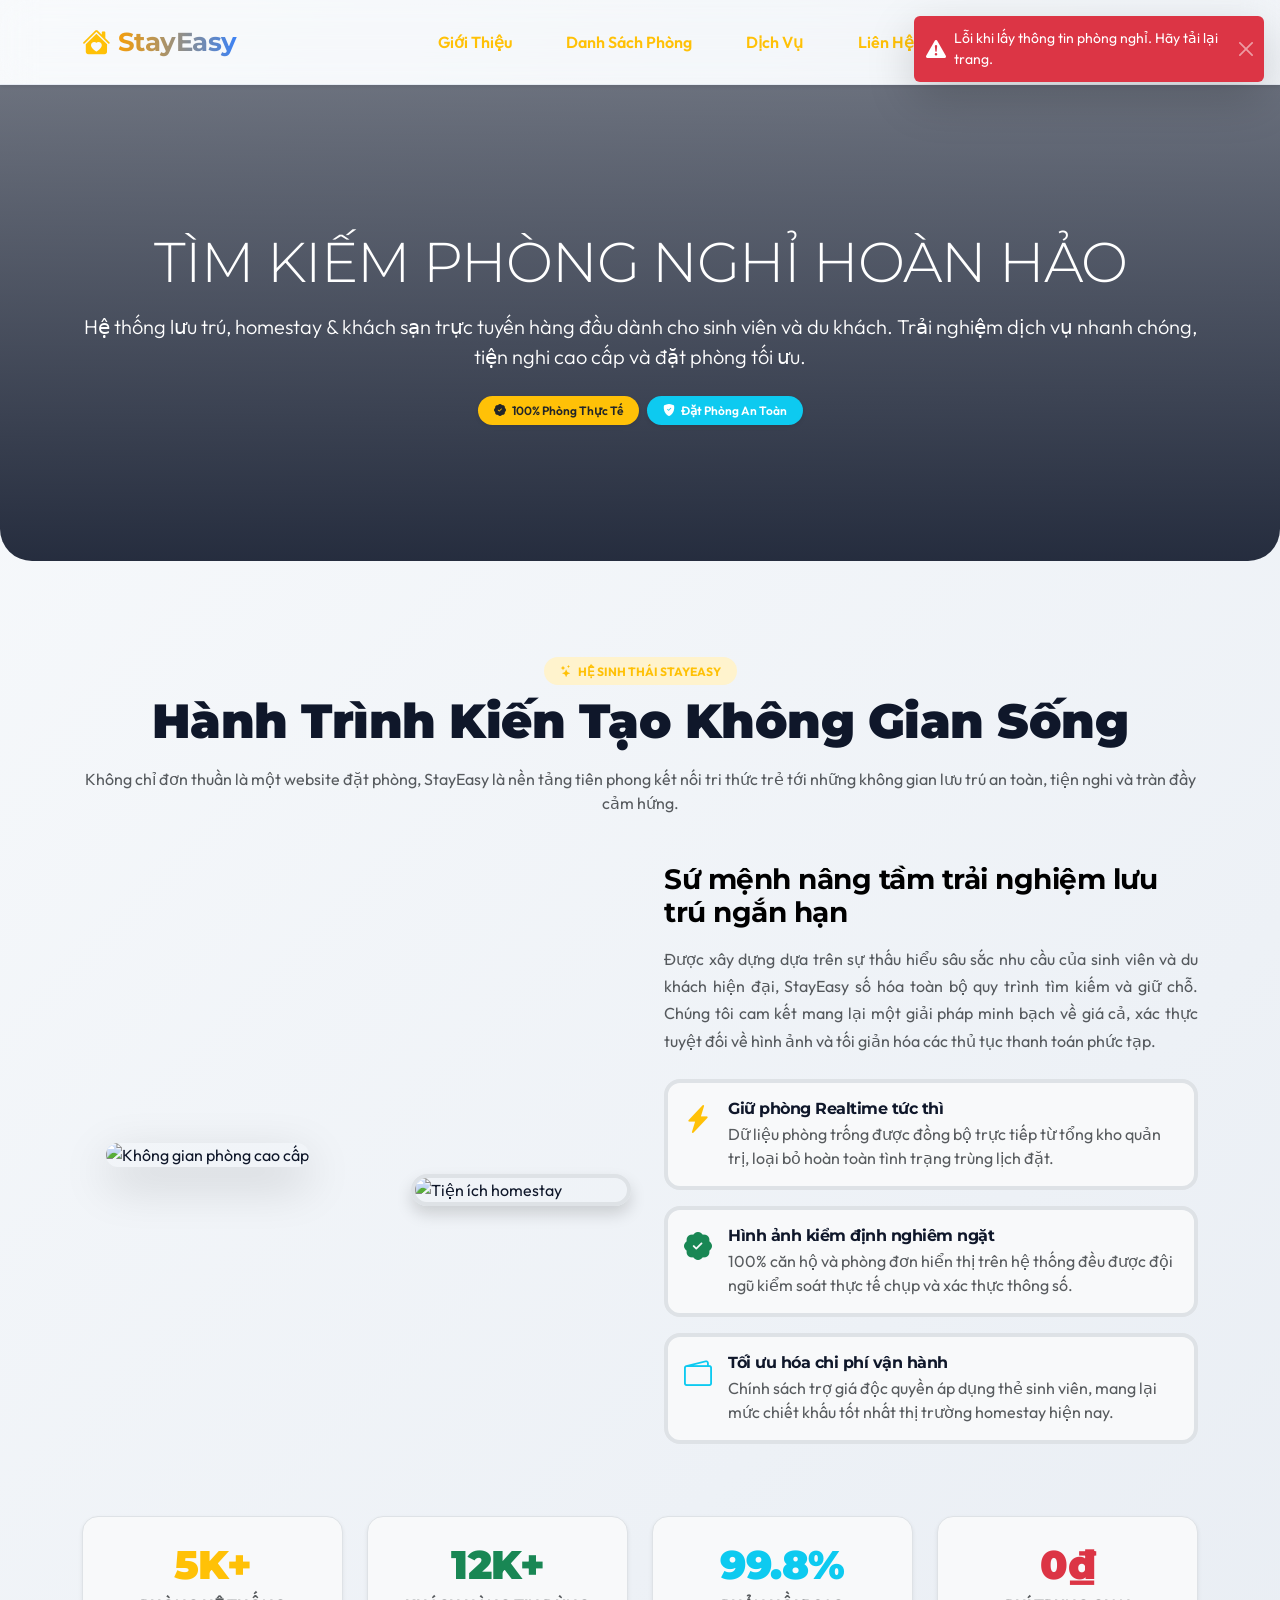
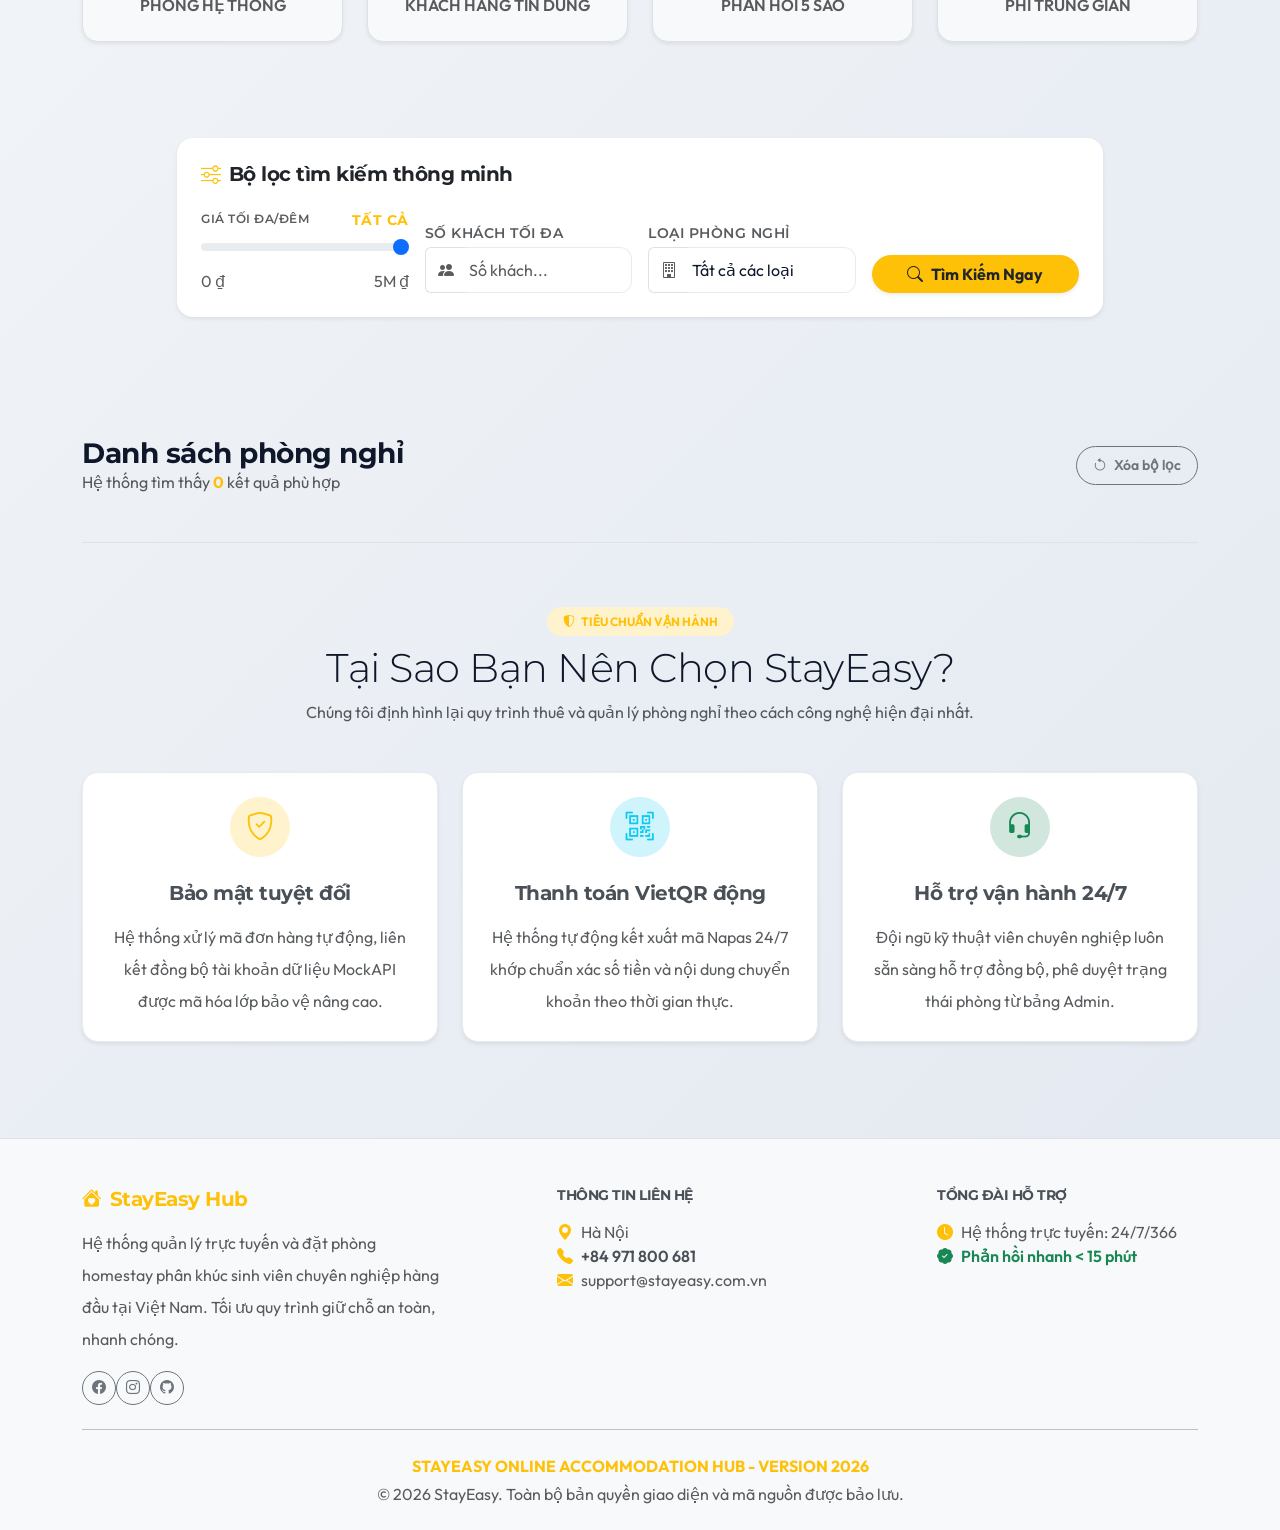
==== commit 6ac90026: "StayEasy" ====
--- a/index.html
+++ b/index.html
@@ -28,10 +28,18 @@
             </button>
             <div class="collapse navbar-collapse" id="navbarContent">
                 <ul class="navbar-nav ms-auto mb-2 mb-lg-0 me-lg-4 gap-3">
-                    <li class="nav-item"><a class="nav-link fw-semibold active" href="index.html">Trang Chủ</a></li>
-                    <li class="nav-item"><a class="nav-link fw-semibold" href="#about-section">Giới Thiệu</a></li>
-                    <li class="nav-item"><a class="nav-link fw-semibold" href="#rooms-section">Danh Sách Phòng</a></li>
-                    <li class="nav-item"><a class="nav-link fw-semibold" href="#features-section">Dịch Vụ</a></li>
+                    <li class="nav-item">
+                        <a class="nav-link fw-semibold active" href="#about-section">Giới Thiệu</a>
+                    </li>
+                    <li class="nav-item">
+                        <a class="nav-link fw-semibold" href="#rooms-section">Danh Sách Phòng</a>
+                    </li>
+                    <li class="nav-item">
+                        <a class="nav-link fw-semibold" href="#features-section">Dịch Vụ</a>
+                    </li>
+                    <li class="nav-item">
+                        <a class="nav-link fw-semibold" href="#contact-section">Liên Hệ</a>
+                    </li>
                 </ul>
                 <div class="d-flex align-items-center flex-wrap gap-3">
                     <div id="authButtons" class="d-flex gap-2">
@@ -148,14 +156,14 @@
         </section>
         <div class="row justify-content-center">
             <div class="col-12 col-lg-10">
-                <div class="search-filter-card p-4 rounded-4">
-                    <h5 class="fw-bold mb-3 text-secondary d-flex align-items-center gap-2">
+                <div class="card border-0 shadow-sm rounded-4 p-4 mb-5 animate-fade-in">
+                    <h5 class="fw-bold mb-4 text-dark d-flex align-items-center gap-2">
                         <i class="bi bi-sliders text-warning"></i> Bộ lọc tìm kiếm thông minh
                     </h5>
-                    <div class="row g-3">
-                        <div class="col-md-4">
+                    <div class="row g-3 align-items-end">
+                        <div class="col-lg-3 col-md-6">
                             <label for="filterPrice" class="filter-label d-flex justify-content-between mb-1">
-                                <span class="fw-semibold fs-7">Giá tối đa/đêm</span>
+                                <span class="fw-semibold fs-7 text-muted text-uppercase small tracking-wider">Giá tối đa/đêm</span>
                                 <span id="priceVal" class="text-warning fw-bold">Tất cả</span>
                             </label>
                             <input type="range" class="form-range" id="filterPrice" min="0" max="5000000" step="100000" value="5000000">
@@ -164,15 +172,15 @@
                                 <span>5M ₫</span>
                             </div>
                         </div>
-                        <div class="col-md-4">
-                            <label for="filterGuests" class="filter-label mb-1 fw-semibold fs-7">Số khách tối đa</label>
+                        <div class="col-lg-3 col-md-6">
+                            <label for="filterGuests" class="filter-label mb-1 fw-semibold fs-7 text-muted text-uppercase small tracking-wider">Số khách tối đa</label>
                             <div class="input-group">
                                 <span class="input-group-text bg-transparent border-end-0 text-muted"><i class="bi bi-people-fill"></i></span>
                                 <input type="number" id="filterGuests" class="form-control form-control-custom border-start-0 ps-1" min="1" placeholder="Số khách...">
                             </div>
                         </div>
-                        <div class="col-md-4">
-                            <label for="filterType" class="filter-label mb-1 fw-semibold fs-7">Loại phòng nghỉ</label>
+                        <div class="col-lg-3 col-md-6">
+                            <label for="filterType" class="filter-label mb-1 fw-semibold fs-7 text-muted text-uppercase small tracking-wider">Loại phòng nghỉ</label>
                             <div class="input-group">
                                 <span class="input-group-text bg-transparent border-end-0 text-muted"><i class="bi bi-building"></i></span>
                                 <select id="filterType" class="form-select form-select-custom border-start-0 ps-1">
@@ -183,6 +191,11 @@
                                 </select>
                             </div>
                         </div>
+                        <div class="col-lg-3 col-md-6">
+                            <button id="btn-search-filter" class="btn btn-warning rounded-pill w-100 py-2.5 fw-bold text-dark shadow-sm">
+                                <i class="bi bi-search me-2"></i>Tìm Kiếm Ngay
+                            </button>
+                        </div>
                     </div>
                 </div>
             </div>
@@ -190,7 +203,7 @@
         <section id="rooms-section" class="my-5 pt-4">
             <div class="d-flex justify-content-between align-items-center mb-4 flex-wrap gap-2">
                 <div>
-                    <h3 class="fw-bold mb-0 display-7">Danh sách phòng nghỉ gợi ý</h3>
+                    <h3 class="fw-bold mb-0 display-7">Danh sách phòng nghỉ</h3>
                     <p class="text-muted mb-0 fs-7">Hệ thống tìm thấy <span id="roomsCounter" class="text-warning fw-bold">0</span> kết quả phù hợp</p>
                 </div>
                 <button id="resetFiltersBtn" class="btn btn-outline-secondary rounded-pill btn-sm py-2 px-3 fw-semibold">
@@ -204,40 +217,97 @@
                 <p class="text-muted">Bạn vui lòng điều chỉnh lại tiêu chí lọc hoặc thanh giá trị.</p>
             </div>
         </section>
-        <section id="features-section" class="py-5 my-4 border-top">
-            <div class="text-center mb-5">
-                <h2 class="fw-extrabold mb-1">Tại Sao Bạn Nên Chọn StayEasy?</h2>
-                <p class="text-muted max-w-xl mx-auto fs-7">Chúng tôi định hình lại quy trình thuê và quản lý phòng nghỉ theo cách hiện đại nhất.</p>
+        <section id="features-section" class="py-5 my-5 border-top">
+            <div class="text-center mb-5 mt-3">
+                <span class="badge bg-warning-subtle text-warning px-3 py-2 rounded-pill fw-bold text-uppercase tracking-wider fs-8 mb-2">
+                    <i class="bi bi-shield-shaded me-1"></i> Tiêu chuẩn vận hành
+                </span>
+                <h2 class="fw-extrabold display-6 mb-2">Tại Sao Bạn Nên Chọn StayEasy?</h2>
+                <p class="text-muted max-w-xl mx-auto fs-7">Chúng tôi định hình lại quy trình thuê và quản lý phòng nghỉ theo cách công nghệ hiện đại nhất.</p>
             </div>
             <div class="row g-4">
                 <div class="col-md-4">
-                    <div class="p-4 border rounded-4 text-center h-100 shadow-sm bg-body-tertiary">
-                        <div class="icon-box bg-warning-subtle text-warning rounded-circle d-inline-flex p-3 mb-3 fs-3"><i class="bi bi-shield-check"></i></div>
-                        <h5 class="fw-bold mb-2">Bảo mật tuyệt đối</h5>
-                        <p class="text-muted fs-7 mb-0">Hệ thống xử lý mã đơn hàng tự động, liên kết đồng bộ tài khoản dữ liệu MockAPI mã hóa.</p>
+                    <div class="p-4 border border-light-subtle rounded-4 text-center h-100 shadow-sm service-premium-card bg-body">
+                        <div class="icon-box-wrapper bg-warning-subtle text-warning rounded-circle d-inline-flex align-items-center justify-content-center p-3 mb-4 fs-3">
+                            <i class="bi bi-shield-check"></i>
+                        </div>
+                        <h5 class="fw-bold mb-3 text-dark-emphasis">Bảo mật tuyệt đối</h5>
+                        <p class="text-muted fs-7 lh-lg mb-0">Hệ thống xử lý mã đơn hàng tự động, liên kết đồng bộ tài khoản dữ liệu MockAPI được mã hóa lớp bảo vệ nâng cao.</p>
                     </div>
                 </div>
                 <div class="col-md-4">
-                    <div class="p-4 border rounded-4 text-center h-100 shadow-sm bg-body-tertiary">
-                        <div class="icon-box bg-info-subtle text-info rounded-circle d-inline-flex p-3 mb-3 fs-3"><i class="bi bi-qr-code-scan"></i></div>
-                        <h5 class="fw-bold mb-2">Thanh toán VietQR động</h5>
-                        <p class="text-muted fs-7 mb-0">Hệ thống tự động kết xuất mã Napas 24/7 khớp chuẩn xác số tiền và nội dung chuyển khoản.</p>
+                    <div class="p-4 border border-light-subtle rounded-4 text-center h-100 shadow-sm service-premium-card bg-body">
+                        <div class="icon-box-wrapper bg-info-subtle text-info rounded-circle d-inline-flex align-items-center justify-content-center p-3 mb-4 fs-3">
+                            <i class="bi bi-qr-code-scan"></i>
+                        </div>
+                        <h5 class="fw-bold mb-3 text-dark-emphasis">Thanh toán VietQR động</h5>
+                        <p class="text-muted fs-7 lh-lg mb-0">Hệ thống tự động kết xuất mã Napas 24/7 khớp chuẩn xác số tiền và nội dung chuyển khoản theo thời gian thực.</p>
                     </div>
                 </div>
                 <div class="col-md-4">
-                    <div class="p-4 border rounded-4 text-center h-100 shadow-sm bg-body-tertiary">
-                        <div class="icon-box bg-success-subtle text-success rounded-circle d-inline-flex p-3 mb-3 fs-3"><i class="bi bi-headset"></i></div>
-                        <h5 class="fw-bold mb-2">Hỗ trợ 24/7</h5>
-                        <p class="text-muted fs-7 mb-0">Đội ngũ kỹ thuật viên sẵn sàng đồng bộ và kiểm tra trạng thái phê duyệt phòng từ Admin.</p>
+                    <div class="p-4 border border-light-subtle rounded-4 text-center h-100 shadow-sm service-premium-card bg-body">
+                        <div class="icon-box-wrapper bg-success-subtle text-success rounded-circle d-inline-flex align-items-center justify-content-center p-3 mb-4 fs-3">
+                            <i class="bi bi-headset"></i>
+                        </div>
+                        <h5 class="fw-bold mb-3 text-dark-emphasis">Hỗ trợ vận hành 24/7</h5>
+                        <p class="text-muted fs-7 lh-lg mb-0">Đội ngũ kỹ thuật viên chuyên nghiệp luôn sẵn sàng hỗ trợ đồng bộ, phê duyệt trạng thái phòng từ bảng Admin.</p>
                     </div>
                 </div>
             </div>
         </section>
     </main>
-    <footer class="py-4 border-top bg-body-tertiary">
-        <div class="container text-center">
-            <p class="mb-1 fw-bold text-warning font-secondary">StayEasy Online Accommodation Hub</p>
-            <p class="text-muted mb-0 fs-7">© 2026 StayEasy. Bản quyền mã nguồn được bảo lưu toàn diện.</p>
+    <footer id="contact-section" class="pt-5 pb-4 border-top bg-body-tertiary">
+        <div class="container">
+            <div class="row g-4 mb-4 text-start">
+                <div class="col-lg-5 col-md-6">
+                    <h5 class="fw-bold text-warning mb-3 d-flex align-items-center gap-2 font-secondary">
+                        <i class="bi bi-house-heart-fill"></i> StayEasy Hub
+                    </h5>
+                    <p class="text-muted fs-7 lh-lg max-w-sm">
+                        Hệ thống quản lý trực tuyến và đặt phòng homestay phân khúc sinh viên chuyên nghiệp hàng đầu tại Việt Nam. Tối ưu quy trình giữ chỗ an toàn, nhanh chóng.
+                    </p>
+                    <div class="d-flex gap-2.5 mt-3">
+                        <a href="#" class="btn btn-sm btn-outline-secondary rounded-circle footer-social-icon"><i class="bi bi-facebook"></i></a>
+                        <a href="#" class="btn btn-sm btn-outline-secondary rounded-circle footer-social-icon"><i class="bi bi-instagram"></i></a>
+                        <a href="#" class="btn btn-sm btn-outline-secondary rounded-circle footer-social-icon"><i class="bi bi-github"></i></a>
+                    </div>
+                </div>
+                <div class="col-lg-4 col-md-6">
+                    <h6 class="fw-bold text-dark-emphasis text-uppercase tracking-wider small mb-3">Thông Tin Liên Hệ</h6>
+                    <ul class="list-unstyled d-flex flex-column gap-2.5 text-muted fs-7">
+                        <li class="d-flex align-items-start gap-2">
+                            <i class="bi bi-geo-alt-fill text-warning mt-0.5"></i>
+                            <span>Hà Nội</span>
+                        </li>
+                        <li class="d-flex align-items-center gap-2">
+                            <i class="bi bi-telephone-fill text-warning"></i>
+                            <span class="fw-semibold text-dark-emphasis">+84 971 800 681</span>
+                        </li>
+                        <li class="d-flex align-items-center gap-2">
+                            <i class="bi bi-envelope-fill text-warning"></i>
+                            <span>support@stayeasy.com.vn</span>
+                        </li>
+                    </ul>
+                </div>
+                <div class="col-lg-3 col-md-6">
+                    <h6 class="fw-bold text-dark-emphasis text-uppercase tracking-wider small mb-3">Tổng Đài Hỗ Trợ</h6>
+                    <ul class="list-unstyled d-flex flex-column gap-2.5 text-muted fs-7">
+                        <li class="d-flex align-items-center gap-2">
+                            <i class="bi bi-clock-fill text-warning"></i>
+                            <span>Hệ thống trực tuyến: 24/7/366</span>
+                        </li>
+                        <li class="d-flex align-items-center gap-2">
+                            <i class="bi bi-patch-check-fill text-success"></i>
+                            <span class="text-success fw-semibold">Phản hồi nhanh &lt; 15 phút</span>
+                        </li>
+                    </ul>
+                </div>
+            </div>
+            <hr class="opacity-10 my-4">
+            <div class="text-center text-muted fs-8">
+                <p class="mb-1 fw-bold text-warning font-secondary text-uppercase tracking-widest">StayEasy Online Accommodation Hub - Version 2026</p>
+                <p class="mb-0">© 2026 StayEasy. Toàn bộ bản quyền giao diện và mã nguồn được bảo lưu.</p>
+            </div>
         </div>
     </footer>
     <div class="modal fade" id="registerModal" tabindex="-1" aria-hidden="true">
--- a/css/style.css
+++ b/css/style.css
@@ -434,6 +434,51 @@
     transform: translateY(-1px) !important;
     box-shadow: 0 2px 4px rgba(0, 0, 0, 0.04) !important; 
 }
+#btn-search-filter {
+    transition: transform 0.2s ease, box-shadow 0.2s ease !important;
+}
+#btn-search-filter:hover {
+    transform: translateY(-2px) !important; /* Nổi nhẹ lên khi di chuột */
+    box-shadow: 0 5px 15px rgba(255, 193, 7, 0.3) !important;
+}
+#btn-search-filter:active {
+    transform: translateY(0) !important; /* Đè lún xuống khi click */
+}
+.service-premium-card {
+    transition: transform 0.4s cubic-bezier(0.16, 1, 0.3, 1), 
+                box-shadow 0.4s cubic-bezier(0.16, 1, 0.3, 1), 
+                border-color 0.4s ease !important;
+}
+.service-premium-card:hover {
+    transform: translateY(-8px) !important; 
+    border-color: rgba(255, 193, 7, 0.3) !important;
+    box-shadow: 0 20px 40px rgba(255, 193, 7, 0.08) !important;
+}
+.icon-box-wrapper {
+    width: 60px;
+    height: 60px;
+    transition: transform 0.5s cubic-bezier(0.34, 1.56, 0.64, 1) !important;
+}
+.service-premium-card:hover .icon-box-wrapper {
+    transform: scale(1.1) rotate(8deg);
+}
+.footer-social-icon {
+    width: 34px;
+    height: 34px;
+    display: inline-flex;
+    align-items: center;
+    justify-content: center;
+    transition: all 0.2s ease-in-out !important;
+}
+.footer-social-icon:hover {
+    background-color: #FFC107 !important;
+    color: #212529 !important; 
+    border-color: #FFC107 !important;
+    transform: translateY(-2px);
+}
+.max-w-sm {
+    max-width: 360px;
+}
 @keyframes pulse-glow {
     0% {
         box-shadow: 0 0 5px rgba(59, 130, 246, 0.2);
